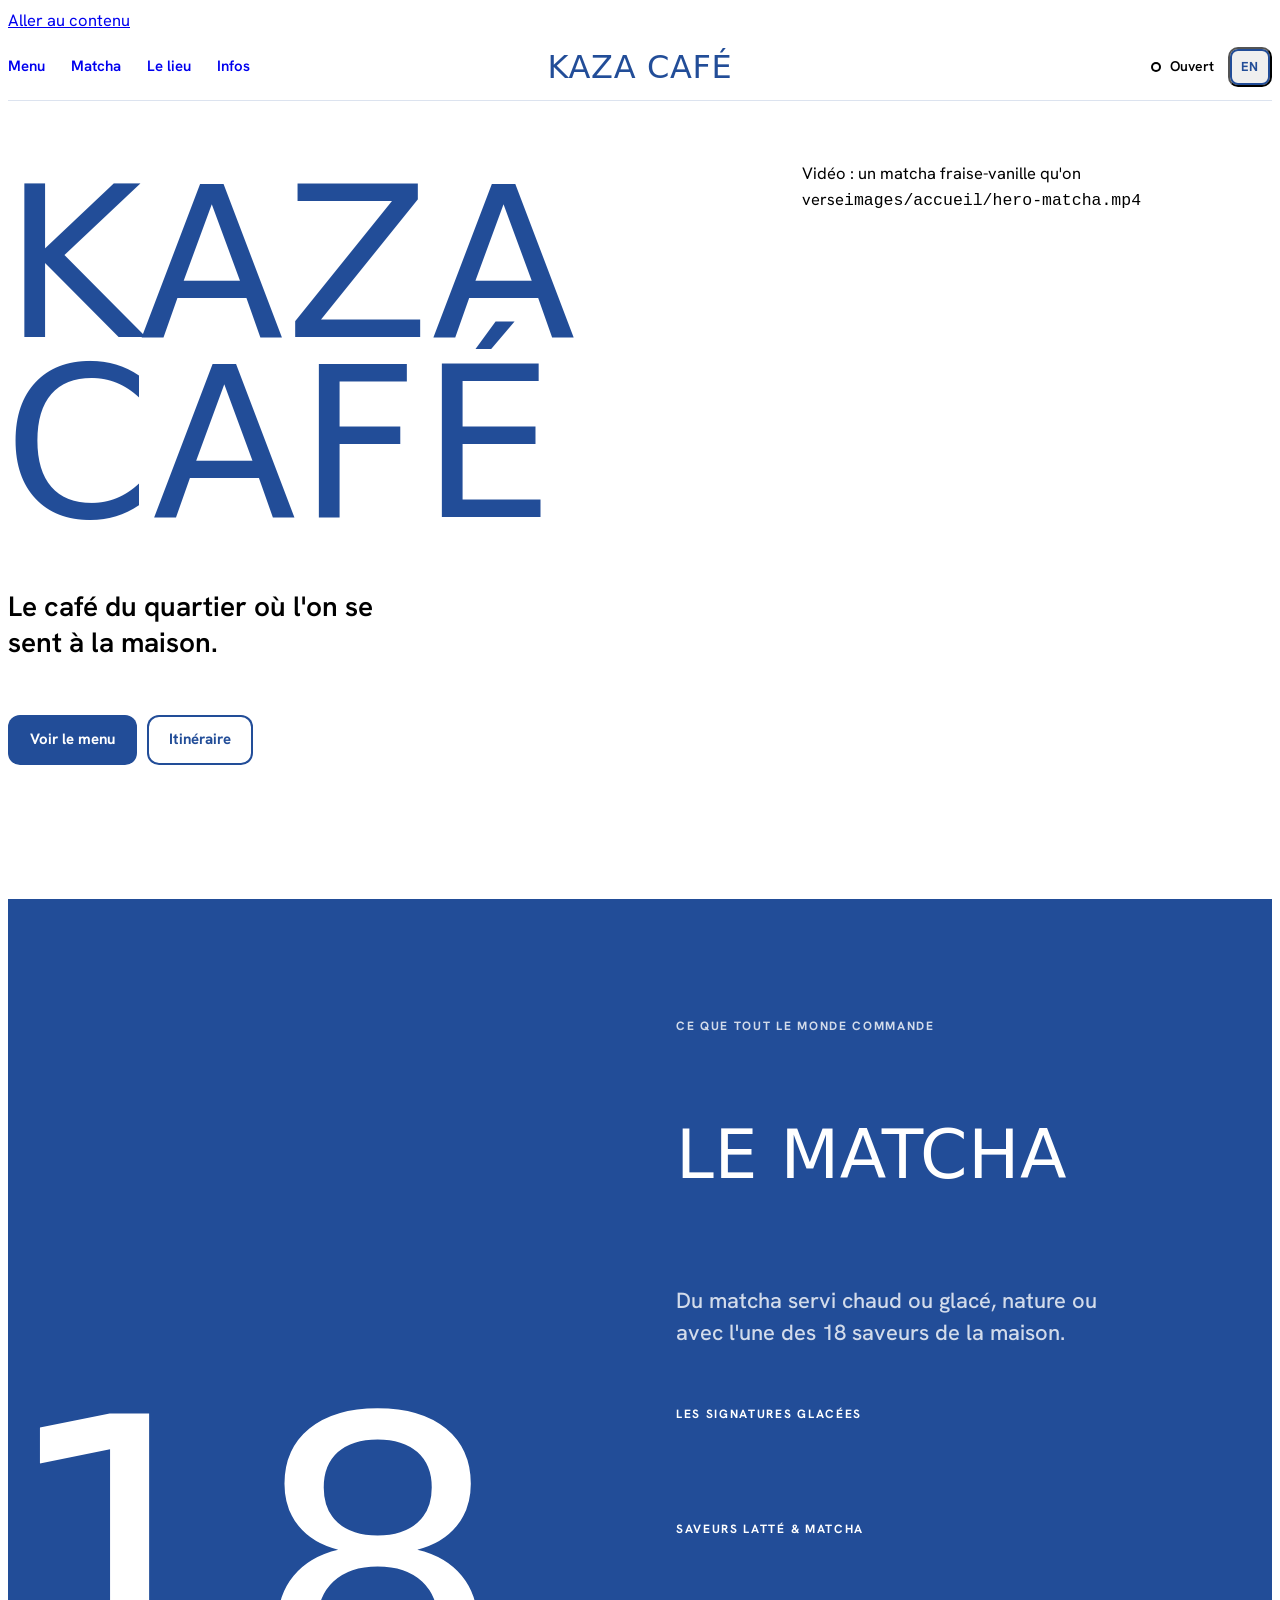
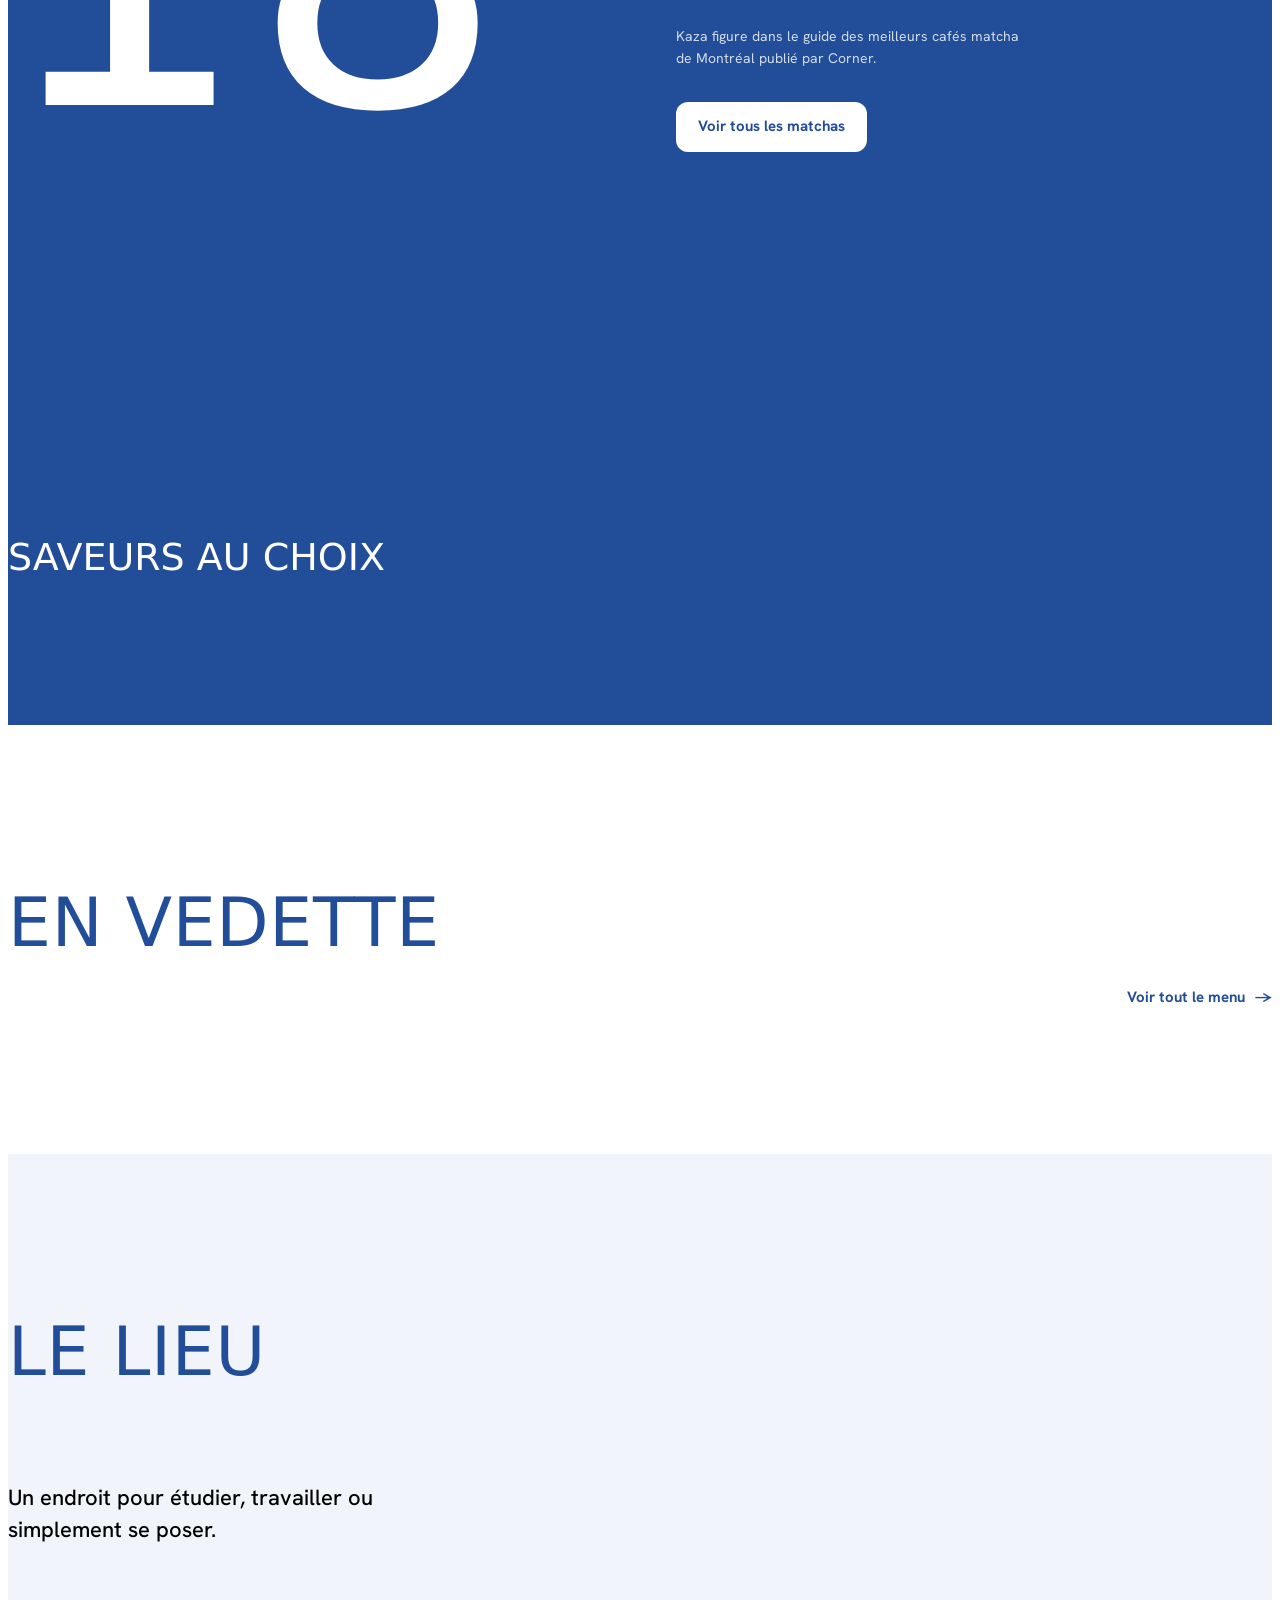
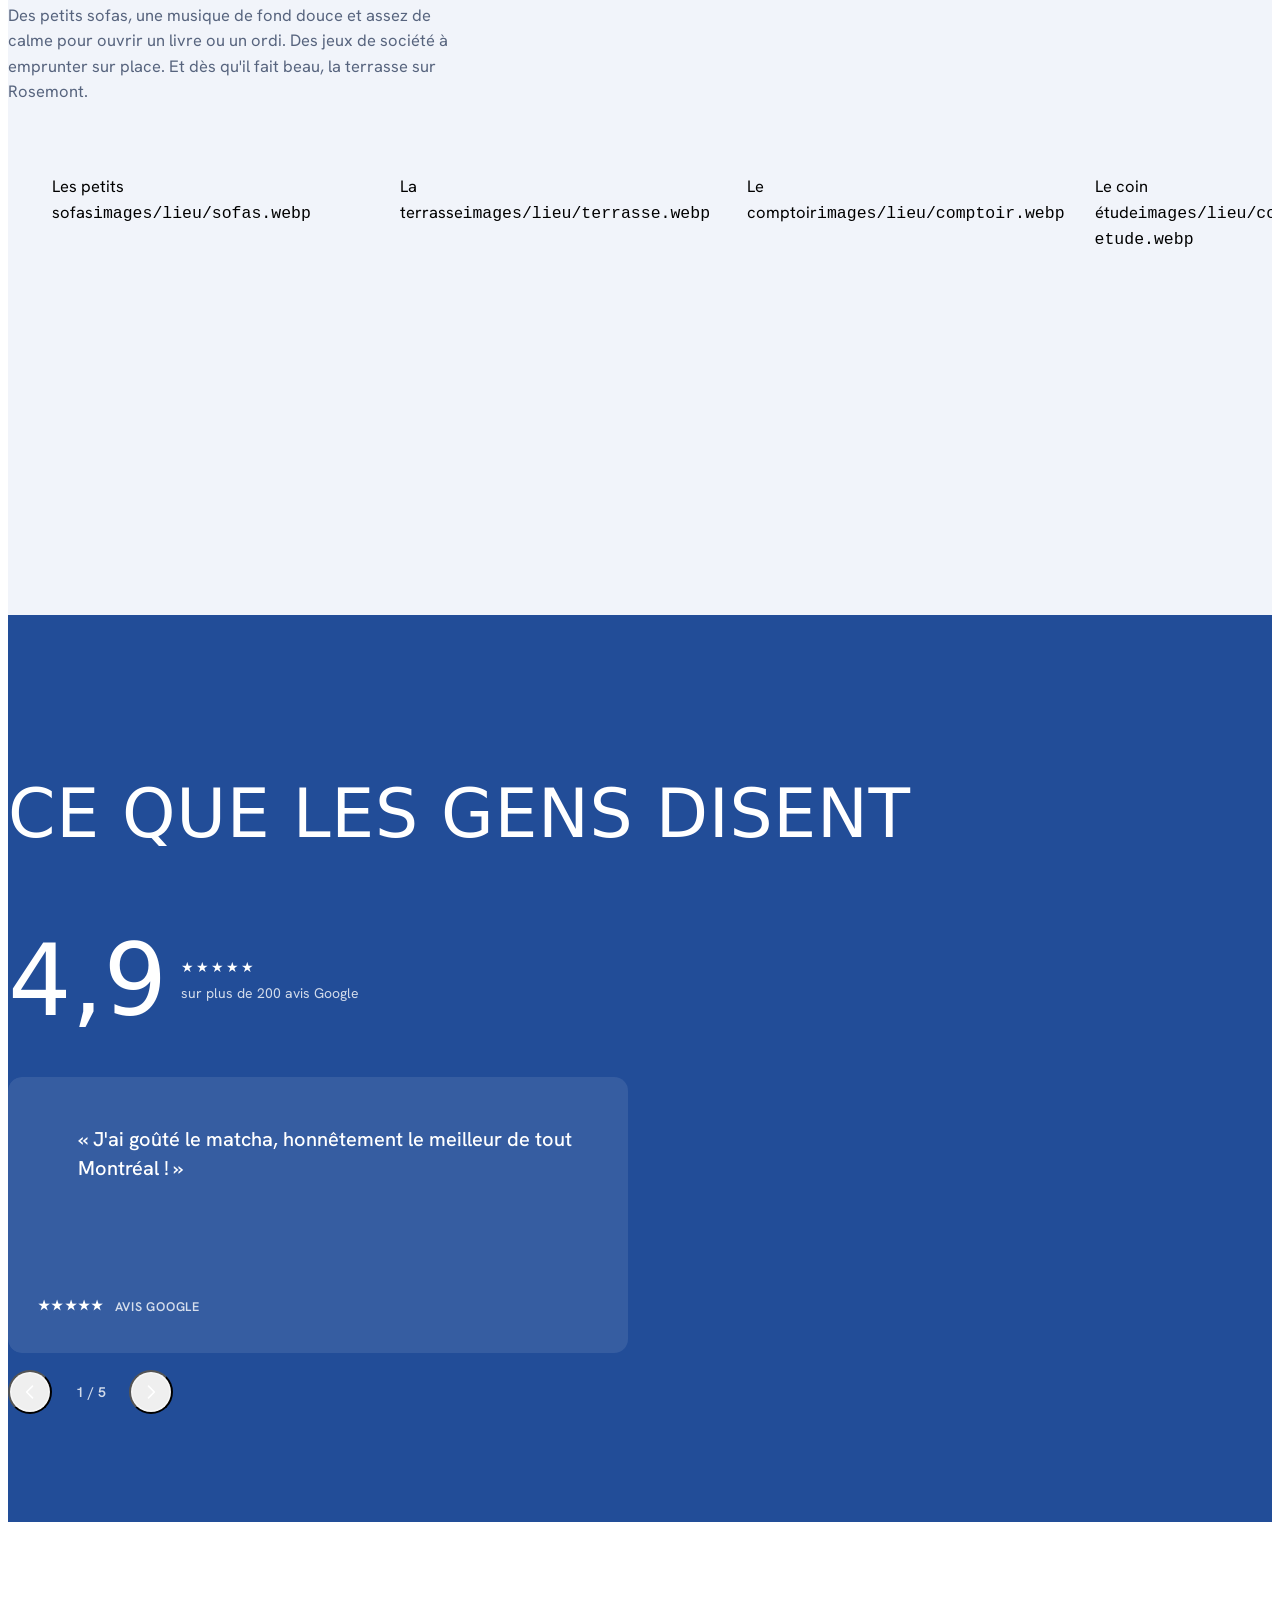
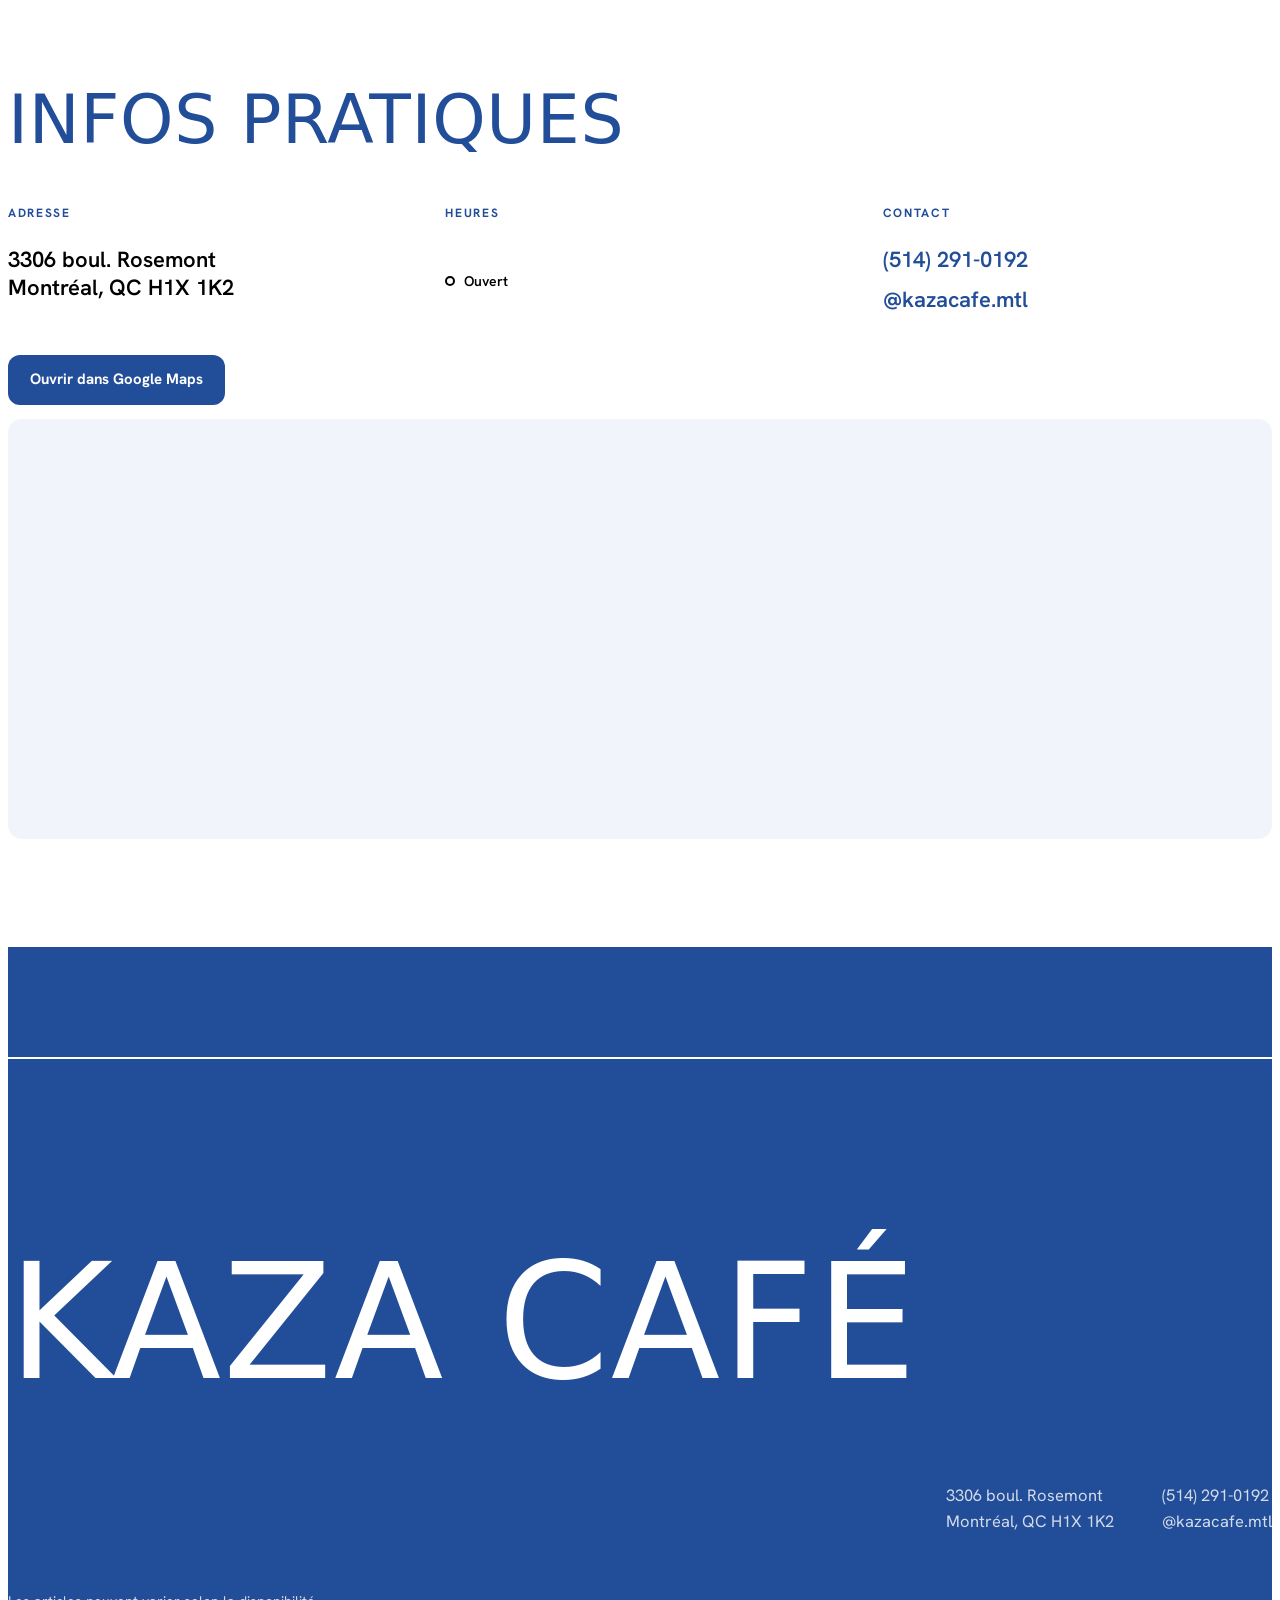
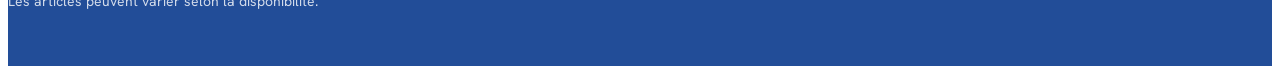
==== kaza/index.html @ a5e52544 "Add files via upload" ====
<!doctype html>
<html lang="fr-CA">
<head>
<meta charset="utf-8">
<meta name="viewport" content="width=device-width, initial-scale=1, viewport-fit=cover">
<title>KAZA CAFÉ | Café et matcha sur Rosemont, Montréal</title>
<meta name="claude:viewport-fit-sides" content="cover">
<meta name="robots" content="noindex">
<meta name="description" content="Café de quartier au 3306 boul. Rosemont, Montréal. Matcha chaud ou glacé en 18 saveurs, sandwichs ciabatta, bols, gâteaux et thé marocain à la menthe. Ouvert du lundi au samedi, 10 h à 18 h.">
<meta name="theme-color" content="#FFFFFF">
<link rel="canonical" href="https://demo.backrooms.tech/kaza/"><!-- [À CONFIRMER : domaine] -->
<link rel="alternate" hreflang="fr-CA" href="https://demo.backrooms.tech/kaza/">
<link rel="alternate" hreflang="en-CA" href="https://demo.backrooms.tech/kaza/?lang=en">
<meta property="og:type" content="website">
<meta property="og:site_name" content="KAZA CAFÉ">
<meta property="og:title" content="KAZA CAFÉ · Café et matcha sur Rosemont">
<meta property="og:description" content="Le café de quartier du boulevard Rosemont, où l'on se sent à la Kaza.">
<meta property="og:image" content="https://demo.backrooms.tech/kaza/images/og/kaza-og.png">
<meta property="og:locale" content="fr_CA"><meta property="og:locale:alternate" content="en_CA">
<meta name="twitter:card" content="summary_large_image">
<link rel="icon" href="images/favicon.png" type="image/png">
<link rel="apple-touch-icon" href="images/apple-touch-icon.png">
<link rel="preconnect" href="https://fonts.googleapis.com">
<link rel="preconnect" href="https://fonts.gstatic.com" crossorigin>
<link rel="stylesheet" href="https://fonts.googleapis.com/css2?family=Chewy&family=Hanken+Grotesk:wght@400;500;600;700&display=swap">
<link rel="stylesheet" href="shared/base.css">
<link rel="stylesheet" href="b.css">
<script type="application/ld+json">
{
  "@context": "https://schema.org",
  "@type": "CafeOrCoffeeShop",
  "name": "KAZA CAFÉ",
  "url": "https://demo.backrooms.tech/kaza/",
  "image": "https://demo.backrooms.tech/kaza/images/og/kaza-og.png",
  "telephone": "+1-514-291-0192",
  "address": { "@type": "PostalAddress", "streetAddress": "3306 boul. Rosemont", "addressLocality": "Montréal", "addressRegion": "QC", "postalCode": "H1X 1K2", "addressCountry": "CA" },
  "areaServed": "Rosemont–La Petite-Patrie",
  "servesCuisine": ["Café", "Matcha", "Sandwichs", "Pâtisseries"],
  "priceRange": "$",
  "hasMenu": "https://demo.backrooms.tech/kaza/menu.html",
  "sameAs": ["https://www.instagram.com/kazacafe.mtl/"],
  "openingHoursSpecification": [{ "@type": "OpeningHoursSpecification", "dayOfWeek": ["Monday","Tuesday","Wednesday","Thursday","Friday","Saturday"], "opens": "10:00", "closes": "18:00" }],
  "amenityFeature": [
    { "@type": "LocationFeatureSpecification", "name": "Entrée accessible en fauteuil roulant", "value": true },
    { "@type": "LocationFeatureSpecification", "name": "Terrasse", "value": true }
  ]
}
</script>
</head>
<body>
<a class="skip" href="#main" data-i18n="skip">Aller au contenu</a>

<header class="topbar">
  <div class="wrap topbar-in">
    <nav class="nav" aria-label="Principal">
      <a href="menu.html" data-i18n="nav.menu">Menu</a>
      <a href="#matcha" data-i18n="nav.matcha">Matcha</a>
      <a href="#lieu" data-i18n="nav.place">Le lieu</a>
      <a href="#infos" data-i18n="nav.info">Infos</a>
    </nav>
    <a class="wordmark" href="index.html" aria-label="KAZA CAFÉ, accueil">KAZA CAFÉ</a>
    <div class="topbar-end">
      <p class="status" data-status><span class="dot" aria-hidden="true"></span><span data-status-text>Ouvert</span></p>
      <a class="topbar-menu" href="menu.html" data-i18n="nav.menu">Menu</a>
      <button class="lang" type="button" data-lang-switch data-i18n="lang.switch" data-i18n-attr="aria-label:lang.label">EN</button>
    </div>
  </div>
</header>

<main id="main">

  <!-- 1. HERO -->
  <section class="hero" aria-labelledby="hero-title">
    <div class="wrap hero-grid">
      <div class="hero-text">
        <h1 id="hero-title" class="hero-title">Kaza<br>Café</h1>
        <p class="hero-line" data-i18n="hero.line">Le café du quartier où l'on se sent à la maison.</p>
        <div class="hero-cta">
          <a class="btn" href="menu.html"><span data-i18n="cta.menu">Voir le menu</span></a>
          <a class="btn btn--line" href="https://www.google.com/maps/search/?api=1&amp;query=KAZA+CAF%C3%89+3306+Boulevard+Rosemont+Montr%C3%A9al" target="_blank" rel="noopener" data-i18n="cta.directions">Itinéraire</a>
        </div>
      </div>
      <div class="hero-visual">
        <figure class="arch media" data-mascot="glass">
          <!-- REMPLACER : vidéo du matcha qu'on verse.
               <video src="images/accueil/hero-matcha.mp4" poster="images/accueil/hero-matcha.webp" autoplay muted loop playsinline></video> -->
          <div class="ph" aria-hidden="true"><span class="m-walk" data-mascot-el="glass"></span></div>
          <figcaption class="ph-label"><span data-i18n="hero.ph">Vidéo : un matcha fraise-vanille qu'on verse</span><code>images/accueil/hero-matcha.mp4</code></figcaption>
        </figure>
        <p class="status status--hero" data-status><span class="dot" aria-hidden="true"></span><span data-status-text>Ouvert</span></p>
      </div>
    </div>
  </section>

  <!-- 2. LE MATCHA (salle marine) -->
  <section class="band band--navy matcha" id="matcha" aria-labelledby="matcha-title">
    <div class="wrap matcha-grid">
      <div class="matcha-num">
        <p class="matcha-n" data-flavour-count>18</p>
        <p class="matcha-n-label" data-i18n="matcha.count">saveurs au choix</p>
      </div>
      <div class="matcha-body">
        <p class="kicker" data-i18n="matcha.eyebrow">Ce que tout le monde commande</p>
        <h2 id="matcha-title" class="h-display" data-i18n="matcha.title">Le matcha</h2>
        <p class="lede" data-i18n="matcha.body">Du matcha servi chaud ou glacé, nature ou avec l'une des 18 saveurs de la maison.</p>
        <h3 class="h-label" data-i18n="matcha.sig">Les signatures glacées</h3>
        <ul class="sig" data-signatures="menu.html"></ul>
        <h3 class="h-label" data-i18n="matcha.flavours">Saveurs latté &amp; matcha</h3>
        <ul class="chips" data-flavours></ul>
        <p class="press" data-i18n="matcha.press">Kaza figure dans le guide des meilleurs cafés matcha de Montréal publié par Corner.</p>
        <a class="btn btn--cream" href="menu.html#cat-matcha-glace"><span data-i18n="matcha.link">Voir tous les matchas</span></a>
      </div>
    </div>
  </section>

  <!-- 3. APERÇU DU MENU -->
  <section class="band preview" aria-labelledby="preview-title">
    <div class="wrap">
      <div class="section-head">
        <h2 id="preview-title" class="h-display" data-i18n="preview.title">En vedette</h2>
        <a class="arrowlink" href="menu.html"><span data-i18n="preview.link">Voir tout le menu</span><span aria-hidden="true">→</span></a>
      </div>
    </div>
    <div class="rail-wrap"><div class="rail feat-rail" data-featured="menu.html"></div></div>
  </section>

  <!-- 4. LE LIEU -->
  <section class="band band--deep place" id="lieu" aria-labelledby="place-title">
    <div class="wrap place-grid">
      <div class="place-text">
        <h2 id="place-title" class="h-display" data-i18n="place.title">Le lieu</h2>
        <p class="lede" data-i18n="place.lede">Un endroit pour étudier, travailler ou simplement se poser.</p>
        <p data-i18n="place.body">Des petits sofas, une musique de fond douce et assez de calme pour ouvrir un livre ou un ordi. Des jeux de société à emprunter sur place. Et dès qu'il fait beau, la terrasse sur Rosemont.</p>
      </div>
    </div>
    <div class="rail-wrap">
      <div class="gallery rail">
        <figure class="media" data-mascot="cup"><div class="ph" aria-hidden="true"><span data-mascot-el="cup"></span></div>
          <figcaption class="ph-label"><span data-i18n="place.c1">Les petits sofas</span><code>images/lieu/sofas.webp</code></figcaption></figure>
        <figure class="media" data-mascot="glass"><div class="ph" aria-hidden="true"><span data-mascot-el="glass"></span></div>
          <figcaption class="ph-label"><span data-i18n="place.c2">La terrasse</span><code>images/lieu/terrasse.webp</code></figcaption></figure>
        <figure class="media" data-mascot="cookie"><div class="ph" aria-hidden="true"><span data-mascot-el="cookie"></span></div>
          <figcaption class="ph-label"><span data-i18n="place.c3">Le comptoir</span><code>images/lieu/comptoir.webp</code></figcaption></figure>
        <figure class="media" data-mascot="sandwich"><div class="ph" aria-hidden="true"><span data-mascot-el="sandwich"></span></div>
          <figcaption class="ph-label"><span data-i18n="place.c4">Le coin étude</span><code>images/lieu/coin-etude.webp</code></figcaption></figure>
      </div>
    </div>
  </section>

  <!-- 5. AVIS (extraits réels d'avis Google) -->
  <section class="band band--navy reviews" aria-labelledby="reviews-title">
    <div class="wrap">
      <div class="reviews-head">
        <h2 id="reviews-title" class="h-display" data-i18n="reviews.title">Ce que les gens disent</h2>
        <p class="rating"><span class="rating-n" data-rating>4,9</span><span class="rating-side"><span class="stars" aria-hidden="true">★★★★★</span><span data-i18n="reviews.count">sur plus de 200 avis Google</span></span></p>
      </div>
      <div class="quotes-wrap">
        <ul class="quotes" data-reviews>
          <li><blockquote lang="fr">J'ai goûté le matcha, honnêtement le meilleur de tout Montréal !</blockquote><p class="q-src"><span class="q-stars" aria-hidden="true">★★★★★</span><span data-i18n="reviews.src">Avis Google</span></p></li>
          <li><blockquote lang="fr">Si j'ouvre un café un jour, je veux qu'il ressemble à celui-ci ! Dès que tu rentres, tu te sens bien, comme à la maison.</blockquote><p class="q-src"><span class="q-stars" aria-hidden="true">★★★★★</span><span data-i18n="reviews.src">Avis Google</span> · 09.2025</p></li>
          <li><blockquote lang="en">The owners are some of the nicest people I've met. The atmosphere's super chill especially if you're planning on studying.</blockquote><p class="q-src"><span class="q-stars" aria-hidden="true">★★★★★</span><span data-i18n="reviews.src">Avis Google</span> · 03.2026</p></li>
          <li><blockquote lang="fr">Le matcha à la fraise était aussi très bon ainsi que le thé à la menthe juste assez sucré.</blockquote><p class="q-src"><span class="q-stars" aria-hidden="true">★★★★★</span><span data-i18n="reviews.src">Avis Google</span> · 04.2026</p></li>
          <li class="q-more">
            <span class="q-more-mascot m-walk" data-mascot-el="cookie"></span>
            <p data-i18n="reviews.more">Plus de 200 autres avis vous attendent.</p>
            <a class="btn btn--cream" href="https://www.google.com/maps/search/?api=1&amp;query=KAZA+CAF%C3%89+Rosemont+Montr%C3%A9al" target="_blank" rel="noopener"><span data-i18n="reviews.link">Lire tous les avis sur Google</span></a>
          </li>
        </ul>
        <div class="quotes-nav">
          <button type="button" class="arrow arrow--light" data-rev="-1" data-i18n-attr="aria-label:menu.prev" aria-label="Précédent"><svg viewBox="0 0 24 24" fill="none" stroke="currentColor" stroke-width="2" stroke-linecap="round" stroke-linejoin="round" aria-hidden="true"><path d="M15 5l-7 7 7 7"/></svg></button>
          <span class="quotes-count" data-rev-count aria-live="polite">1 / 5</span>
          <button type="button" class="arrow arrow--light" data-rev="1" data-i18n-attr="aria-label:menu.next" aria-label="Suivant"><svg viewBox="0 0 24 24" fill="none" stroke="currentColor" stroke-width="2" stroke-linecap="round" stroke-linejoin="round" aria-hidden="true"><path d="M9 5l7 7-7 7"/></svg></button>
        </div>
      </div>
    </div>
  </section>

  <!-- 6. INFOS PRATIQUES -->
  <section class="band info" id="infos" aria-labelledby="info-title">
    <div class="wrap">
      <h2 id="info-title" class="h-display" data-i18n="info.title">Infos pratiques</h2>
      <div class="info-grid">
        <div class="info-col">
          <h3 class="h-label" data-i18n="info.where">Adresse</h3>
          <address>3306 boul. Rosemont<br>Montréal, QC H1X 1K2</address>
        </div>
        <div class="info-col">
          <h3 class="h-label" data-i18n="info.hours">Heures</h3>
          <table class="hours"><tbody data-hours></tbody></table>
          <p class="status" data-status><span class="dot" aria-hidden="true"></span><span data-status-text>Ouvert</span></p>
        </div>
        <div class="info-col">
          <h3 class="h-label" data-i18n="info.contact">Contact</h3>
          <a class="big-link" href="tel:+15142910192">(514) 291-0192</a>
          <a class="big-link" href="https://www.instagram.com/kazacafe.mtl/" target="_blank" rel="noopener">@kazacafe.mtl</a>
        </div>
      </div>
      <div class="map-bar">
        <a class="btn" href="https://www.google.com/maps/search/?api=1&amp;query=KAZA+CAF%C3%89+3306+Boulevard+Rosemont+Montr%C3%A9al" target="_blank" rel="noopener"><span data-i18n="map.open">Ouvrir dans Google Maps</span></a>
      </div>
      <div class="map">
        <iframe src="https://www.google.com/maps?q=3306+Boulevard+Rosemont+Montr%C3%A9al+QC+H1X+1K2&amp;output=embed" title="Carte : KAZA CAFÉ, 3306 boul. Rosemont" data-i18n-attr="title:map.title" loading="lazy" referrerpolicy="no-referrer-when-downgrade"></iframe>
      </div>
    </div>
  </section>
</main>

<!-- 7. FOOTER (le verre glacé marche le long du filet) -->
<footer class="band band--navy footer">
  <div class="wrap">
    <div class="walkline" aria-hidden="true"><span class="walker m-walk" data-mascot-el="glass"></span></div>
    <div class="footer-in">
      <p class="footer-word">KAZA CAFÉ</p>
      <div class="footer-cols">
        <p>3306 boul. Rosemont<br>Montréal, QC H1X 1K2</p>
        <p>(514) 291-0192<br>@kazacafe.mtl</p>
      </div>
      <p class="footer-avail" data-i18n="footer.avail">Les articles peuvent varier selon la disponibilité.</p>
    </div>
  </div>
</footer>

<script src="shared/menu-data.js"></script>
<script src="shared/mascots.js"></script>
<script src="shared/site.js"></script>
<script>KazaSite.init();</script>
</body>
</html>
---- kaza/b.css ----
/* ==========================================================================
   KAZA CAFÉ — « LE SALON » v2
   Mise en page : pièces blanches et pièces bleues en alternance; titres dans
   un lettrage rond dessiné à la main, comme le logo; menu en deux colonnes
   (catégories à gauche, carte à droite) façon commande en ligne.
   Couleurs du logo : bleu #224D98 + blanc. Une seule apparence (pas de sombre).
   ========================================================================== */
:root {
  color-scheme: light;
  /* Couleur */
  --blue: #224D98;          /* bleu du logo, seule couleur d'accent */
  --blue-deep: #1A3C79;     /* survol, fonds bleus plus profonds */
  --ink: #1C2B4B;           /* texte courant (bleu très foncé, plus lisible) */
  --ink-soft: #57647E;      /* texte secondaire */
  --white: #FFFFFF;
  --tint: #F1F4FA;          /* blanc bleuté pour les surfaces */
  --tint-2: #E4EAF5;        /* placeholders */
  --line: #DCE3EF;          /* filets et contours */
  --on-blue: rgba(255, 255, 255, .8);

  --bg: var(--white); --fg: var(--ink);
  --ph-bg: var(--tint-2); --ph-fg: var(--blue);
  --scrim: rgba(16, 32, 64, .5);
  --sheet-bg: var(--blue); --sheet-fg: var(--white);
  --grip: rgba(255, 255, 255, .45);
  --focus: var(--blue);

  /* Typo : lettrage du logo pour les titres, grotesque nette pour le reste */
  --f-display: "Chewy", "Cooper Black", "Arial Rounded MT Bold", system-ui, sans-serif;
  --f-sans: "Hanken Grotesk", "Helvetica Neue", Arial, sans-serif;
  --f-mono: "Hanken Grotesk", "Helvetica Neue", Arial, sans-serif;

  --r: 14px;
  --max: 1320px; --gutter: 20px;
  --sticky-h: 58px;
}
@media (min-width: 900px) { :root { --gutter: 44px; } }

body { font: 400 16.5px/1.55 var(--f-sans); }
::selection { background: var(--blue); color: var(--white); }

.band { padding-block: 72px; }
.band--blue, .band--navy { background: var(--blue); color: var(--white); --focus: var(--white); --ph-bg: var(--blue-deep); --ph-fg: var(--white); }
.band--deep, .band--tint { background: var(--tint); }
@media (min-width: 900px) { .band { padding-block: 108px; } }

.h-display { font: 400 clamp(40px, 6vw, 68px)/1 var(--f-display); letter-spacing: .01em; text-transform: uppercase; color: var(--blue); }
.band--blue .h-display, .band--navy .h-display { color: var(--white); }
.h-label { font: 700 12px/1.3 var(--f-sans); text-transform: uppercase; letter-spacing: .14em; }
.kicker { font: 700 12px/1.3 var(--f-sans); text-transform: uppercase; letter-spacing: .14em; color: var(--ink-soft); }
.band--navy .kicker { color: var(--on-blue); }
.lede { font: 500 clamp(19px, 2vw, 22px)/1.45 var(--f-sans); max-width: 36ch; }

/* Boutons */
.btn {
  display: inline-flex; align-items: center; justify-content: center; min-height: 50px; padding: 0 22px;
  border-radius: 12px; background: var(--blue); color: var(--white); text-decoration: none;
  font: 700 15px/1 var(--f-sans); transition: background .2s ease, transform .15s ease;
}
.btn:hover { background: var(--blue-deep); }
.btn:active { transform: translateY(1px); }
.btn--line { background: transparent; color: var(--blue); box-shadow: inset 0 0 0 2px var(--blue); }
.btn--line:hover { background: var(--blue); color: var(--white); }
.btn--cream { background: var(--white); color: var(--blue); }
.btn--cream:hover { background: var(--tint); }
.arrowlink { display: inline-flex; gap: 10px; align-items: center; font: 700 15px/1.2 var(--f-sans); color: var(--blue); text-decoration: none; padding-block: 8px; }
.arrowlink span:last-child { transition: transform .2s ease; }
.arrowlink:hover span:last-child { transform: translateX(4px); }

/* ---------- Barre du haut ---------- */
.topbar { position: relative; z-index: 20; border-bottom: 1px solid var(--line); }
.topbar-in { display: grid; grid-template-columns: 1fr auto; align-items: center; min-height: 66px; gap: 16px; }
.nav { display: none; gap: 26px; }
.nav a { font: 600 15px/1 var(--f-sans); text-decoration: none; padding: 8px 0; }
.nav a:hover, .nav a[aria-current="page"] { color: var(--blue); text-decoration: underline; text-underline-offset: 7px; text-decoration-thickness: 2px; }
.wordmark { font: 400 28px/1 var(--f-display); color: var(--blue); text-decoration: none; letter-spacing: .02em; margin: 0; }
.topbar-end { display: flex; align-items: center; gap: 14px; justify-self: end; }
.topbar .status { display: none; }
.topbar-menu { font: 700 15px/1 var(--f-sans); color: var(--blue); text-decoration: none; padding: 14px 4px; }
.lang { min-width: 44px; min-height: 40px; border-radius: 10px; color: var(--blue); box-shadow: inset 0 0 0 2px var(--blue); font: 700 13px/1 var(--f-sans); letter-spacing: .06em; }
.lang:hover { background: var(--blue); color: var(--white); }
@media (min-width: 900px) {
  .topbar-in { grid-template-columns: 1fr auto 1fr; }
  .nav { display: flex; }
  .wordmark { justify-self: center; font-size: 32px; }
  .topbar .status { display: inline-flex; }
  .topbar-menu { display: none; }
}

.status { display: inline-flex; align-items: center; gap: 9px; font: 600 14px/1.3 var(--f-sans); }
.status .dot { width: 10px; height: 10px; border-radius: 50%; box-shadow: inset 0 0 0 2px currentColor; flex: none; }
.status.is-open .dot { background: #2E9B5E; box-shadow: 0 0 0 3px rgba(46, 155, 94, .18); }

/* ---------- Hero ---------- */
.hero { padding-block: 28px 72px; }
.hero-grid { display: grid; gap: 34px; }
.hero-text { display: flex; flex-direction: column; align-items: flex-start; gap: 18px; min-width: 0; }
.hero-title { font: 400 clamp(88px, 25vw, 210px)/.86 var(--f-display); text-transform: uppercase; color: var(--blue); letter-spacing: .01em; margin: 4px 0 6px -.02em; }
.hero-line { font: 600 clamp(22px, 2.8vw, 28px)/1.3 var(--f-sans); max-width: 24ch; }
.hero-sub { max-width: 44ch; color: var(--ink-soft); }
.hero-cta { display: flex; flex-wrap: wrap; gap: 10px; margin-top: 8px; }
.hero-visual { display: flex; flex-direction: column; gap: 16px; align-items: center; }
.arch { width: min(100%, 460px); aspect-ratio: 3 / 4; border-radius: 999px 999px 0 0; }
.arch .ph [data-mascot-el] { display: block; width: clamp(80px, 22vw, 130px); }
.arch .ph-label { left: 24px; right: 24px; bottom: 18px; }
.arch video { position: absolute; inset: 0; width: 100%; height: 100%; object-fit: cover; }
@media (min-width: 900px) {
  .hero { padding-block: 44px 108px; }
  .hero-grid { grid-template-columns: minmax(0, 1.2fr) minmax(0, .8fr); align-items: center; gap: 64px; }
  .status--hero { display: none; }
}

/* ---------- Matcha (pièce bleue) ---------- */
.matcha-grid { display: grid; gap: 28px; }
.matcha-num { display: flex; flex-direction: column; }
.matcha-n { font: 400 clamp(190px, 52vw, 400px)/.8 var(--f-display); margin-left: -.03em; }
.matcha-n-label { font: 400 clamp(28px, 3.2vw, 38px)/1.1 var(--f-display); text-transform: uppercase; margin-top: 10px; }
.matcha-body { display: flex; flex-direction: column; align-items: flex-start; gap: 18px; min-width: 0; }
.matcha-body .h-label { margin-top: 18px; }
.matcha .lede { color: var(--on-blue); }
.sig { width: 100%; }
.sig li a { display: flex; align-items: baseline; gap: 10px; padding: 12px 0; border-bottom: 1px solid rgba(255, 255, 255, .22); text-decoration: none; font-size: 17px; font-weight: 500; }
.sig li a:hover span:first-child { text-decoration: underline; text-underline-offset: 4px; }
.sig .leader { opacity: .3; }
.sig-price { font-size: 14px; color: var(--on-blue); }
.chips { display: flex; flex-wrap: wrap; gap: 6px; }
.chips li { font-size: 14px; padding: 6px 11px; border-radius: 999px; background: rgba(255, 255, 255, .12); }
.press { font-size: 14px; color: var(--on-blue); max-width: 44ch; margin-top: 8px; }
@media (min-width: 900px) {
  .matcha-grid { grid-template-columns: minmax(0, 1fr) minmax(0, 1fr); gap: 72px; align-items: start; }
  .matcha-num { position: sticky; top: 40px; }
}

/* ---------- Cartes « vedette » : photo pleine, nom et prix posés dessus ---------- */
.feat { position: relative; display: block; border-radius: var(--r); overflow: hidden; color: var(--white); text-decoration: none; --ph-bg: var(--blue); --ph-fg: var(--white); isolation: isolate; }
.feat .card-media { aspect-ratio: 1 / 1; border-radius: var(--r); --ph-size: 34%; }
.feat .card-media .ph { align-items: start; padding-top: 18%; }
.feat::after { content: ""; position: absolute; inset: 40% 0 0; background: linear-gradient(to top, rgba(12, 26, 54, .78), rgba(12, 26, 54, 0)); pointer-events: none; border-radius: 0 0 var(--r) var(--r); z-index: 1; }
.feat-text { position: absolute; left: 16px; right: 64px; bottom: 14px; z-index: 2; display: flex; flex-direction: column; gap: 4px; }
.feat .card-name { font: 400 clamp(21px, 2vw, 25px)/1.05 var(--f-display); letter-spacing: .01em; }
.feat .card-price { font: 600 15px/1 var(--f-sans); opacity: .92; }
.feat-plus { position: absolute; right: 14px; bottom: 14px; z-index: 2; width: 40px; height: 40px; border-radius: 50%; display: grid; place-items: center; background: rgba(255, 255, 255, .2); backdrop-filter: blur(4px); transition: background .2s ease, transform .2s ease; }
.feat-plus svg { width: 18px; }
.feat:hover .feat-plus { background: var(--white); color: var(--blue); transform: rotate(90deg); }
.feat:hover .media.has-img img { transform: scale(1.04); }
.feat .media img { transition: opacity .35s ease, transform .6s cubic-bezier(.2,.75,.15,1); }

/* ---------- Accueil : rail « En vedette » et galerie ---------- */
.section-head { display: flex; justify-content: space-between; align-items: flex-end; flex-wrap: wrap; gap: 12px 24px; margin-bottom: 32px; }
.rail-wrap { width: 100%; }
.rail { --edge: max(var(--gutter), calc((100% - var(--max)) / 2 + var(--gutter))); }
.rail { display: grid; grid-auto-flow: column; grid-auto-columns: 72%; gap: 14px; overflow-x: auto; scroll-snap-type: x mandatory; scrollbar-width: none;
  padding-left: max(var(--edge), env(safe-area-inset-left, 0px)); padding-right: max(var(--edge), env(safe-area-inset-right, 0px));
  scroll-padding-inline: max(var(--edge), env(safe-area-inset-left, 0px)); }
.rail::-webkit-scrollbar { display: none; }
.rail > * { scroll-snap-align: start; }
@media (min-width: 900px) {
  .feat-rail { grid-auto-flow: row; grid-template-columns: repeat(3, minmax(0, 1fr)); overflow: visible; gap: 22px; }
}
.place-grid { margin-bottom: 36px; }
.place-text { display: flex; flex-direction: column; gap: 18px; max-width: 52ch; }
.place-text p:last-child { color: var(--ink-soft); }
.gallery { grid-auto-columns: 78%; }
.gallery .media { aspect-ratio: 4 / 5; border-radius: var(--r); --ph-bg: var(--tint-2); }
.gallery .media .ph [data-mascot-el] { display: block; width: 70px; }
@media (min-width: 900px) { .gallery { grid-auto-columns: calc((100% - 3 * 14px) / 3.4); } }

/* ---------- Avis ---------- */
.reviews-head { display: flex; flex-wrap: wrap; justify-content: space-between; align-items: flex-end; gap: 20px 40px; margin-bottom: 40px; }
.rating { display: flex; align-items: center; gap: 14px; }
.rating-n { font: 400 clamp(64px, 9vw, 100px)/.8 var(--f-display); }
.rating-side { display: flex; flex-direction: column; gap: 4px; font-size: 14px; color: var(--on-blue); }
.stars { letter-spacing: .14em; color: var(--white); }
/* Avis : un à la fois, on glisse ou on utilise les flèches */
.quotes-wrap { max-width: 620px; }
.quotes { display: flex; overflow-x: auto; scroll-snap-type: x mandatory; scrollbar-width: none; overscroll-behavior-x: contain; border-radius: var(--r); }
.quotes::-webkit-scrollbar { display: none; }
.quotes > li { flex: 0 0 100%; scroll-snap-align: start; scroll-snap-stop: always; display: flex; flex-direction: column; justify-content: space-between; gap: 18px; min-height: 200px; padding: 24px 24px 22px; border-radius: var(--r); background: rgba(255, 255, 255, .09); }
.quotes blockquote { font: 500 18px/1.45 var(--f-sans); }
.quotes blockquote::before { content: "« "; }
.quotes blockquote::after { content: " »"; }
.quotes blockquote:lang(en)::before { content: "“"; }
.quotes blockquote:lang(en)::after { content: "”"; }
.q-src { display: flex; align-items: center; gap: 10px; font-size: 12.5px; font-weight: 600; letter-spacing: .06em; text-transform: uppercase; color: var(--on-blue); }
.q-stars { letter-spacing: .1em; color: var(--white); font-size: 13px; }
.q-more { align-items: flex-start; justify-content: center !important; background: rgba(255, 255, 255, .14) !important; }
.q-more-mascot { width: 54px; color: var(--white); }
.q-more p { font: 400 26px/1.1 var(--f-display); text-transform: uppercase; max-width: 18ch; }
.quotes-nav { display: flex; align-items: center; gap: 14px; margin-top: 16px; }
.quotes-count { font: 600 14px/1 var(--f-sans); font-variant-numeric: tabular-nums; color: var(--on-blue); min-width: 3.5em; text-align: center; }
.quotes-nav .arrow { color: var(--white); box-shadow: inset 0 0 0 1.5px rgba(255, 255, 255, .45); }
.quotes-nav .arrow:hover:not(:disabled) { box-shadow: inset 0 0 0 1.5px var(--white); }
@media (min-width: 900px) { .quotes blockquote { font-size: 20px; } .quotes > li { min-height: 220px; padding: 28px 30px 24px; } }

/* ---------- Infos ---------- */
.info .h-display { margin-bottom: 40px; }
.info-grid { display: grid; gap: 36px; margin-bottom: 40px; }
.info-col { display: flex; flex-direction: column; align-items: flex-start; gap: 12px; min-width: 0; }
.info .h-label { color: var(--blue); }
address { font-style: normal; font: 600 22px/1.3 var(--f-sans); }
.facts { display: flex; flex-direction: column; gap: 6px; color: var(--ink-soft); }
.facts li::before { content: "— "; }
.hours { border-collapse: collapse; width: 100%; max-width: 340px; font-variant-numeric: tabular-nums; }
.hours th, .hours td { padding: 8px 0; text-align: left; font-weight: 400; border-bottom: 1px solid var(--line); }
.hours td { text-align: right; }
.hours .is-today th, .hours .is-today td { font-weight: 700; color: var(--blue); }
.big-link { font: 600 22px/1.3 var(--f-sans); color: var(--blue); text-decoration: none; }
.big-link:hover { text-decoration: underline; text-underline-offset: 5px; text-decoration-thickness: 2px; }
@media (min-width: 900px) { .info-grid { grid-template-columns: repeat(3, minmax(0, 1fr)); gap: 48px; } }
.map-bar { display: flex; margin-bottom: 14px; }
.map { position: relative; height: 340px; background: var(--tint); border-radius: var(--r); overflow: hidden; }
@media (min-width: 900px) { .map { height: 420px; } }
.map-ph { display: flex; flex-direction: column; align-items: center; justify-content: center; text-align: center; gap: 16px; padding: 36px 20px; color: var(--blue); }
.map-mascot { width: 68px; }
.map-addr { font-weight: 600; color: var(--ink); }
.map-actions { display: flex; flex-wrap: wrap; justify-content: center; align-items: center; gap: 10px 22px; }
.map iframe { position: absolute; inset: 0; width: 100%; height: 100%; border: 0; }
.map.is-loaded .map-ph { visibility: hidden; }

/* ---------- Footer : le verre marche le long du filet ---------- */
.footer { padding-block: 56px calc(40px + env(safe-area-inset-bottom, 0px)); }
.walkline { position: relative; height: 54px; border-bottom: 2px solid var(--white); margin-bottom: 36px; overflow: hidden; }
.walker { position: absolute; bottom: 0; left: 0; width: 44px; color: var(--white); }
@media (prefers-reduced-motion: no-preference) { .walker { animation: b-walk 26s linear infinite; } }
@keyframes b-walk { from { left: -50px; } to { left: 100%; } }
.footer-in { display: grid; gap: 26px; }
.footer-word { font: 400 clamp(64px, 14vw, 160px)/.85 var(--f-display); letter-spacing: .01em; }
.footer-cols { display: flex; flex-wrap: wrap; gap: 14px 48px; color: var(--on-blue); }
.footer-avail { font-size: 14px; color: var(--on-blue); }
@media (min-width: 900px) { .footer-in { grid-template-columns: 1fr auto; align-items: end; } .footer-avail { grid-column: 1 / -1; } }

/* ==========================================================================
   PAGE MENU — catégories à gauche, vedette en carrousel, items en lignes
   ========================================================================== */
.menu-hero { padding-block: 24px 8px; }
.menu-head { display: flex; justify-content: space-between; align-items: flex-end; gap: 16px; }
.menu-title { font: 400 clamp(56px, 13vw, 104px)/.9 var(--f-display); text-transform: uppercase; color: var(--blue); }
.menu-mascot { width: clamp(56px, 11vw, 84px); flex: none; margin-bottom: 4px; color: var(--blue); }

.menu-layout { padding-block: 16px 96px; }
.menu-main { min-width: 0; }

/* Recherche + filtres */
.side-tools { display: flex; flex-direction: column; gap: 12px; margin-bottom: 8px; }
.search { position: relative; }
.search input { width: 100%; min-height: 50px; padding: 12px 16px 12px 46px; border: 0; border-radius: 12px; background: var(--white); box-shadow: inset 0 0 0 1.5px var(--line); color: var(--ink); font: 400 16px/1.2 var(--f-sans); outline: none; -webkit-appearance: none; appearance: none; }
.search input::placeholder { color: var(--ink-soft); }
.search input:focus-visible { box-shadow: inset 0 0 0 2px var(--blue); }
.search svg { position: absolute; left: 16px; top: 50%; width: 19px; height: 19px; transform: translateY(-50%); color: var(--ink-soft); pointer-events: none; }
.filters { display: flex; flex-wrap: wrap; gap: 6px; }
.filter { min-height: 36px; padding: 0 12px; border-radius: 999px; font: 600 13.5px/1 var(--f-sans); color: var(--blue); box-shadow: inset 0 0 0 1.5px var(--line); }
.filter[aria-pressed="true"] { background: var(--blue); color: var(--white); box-shadow: none; }
.filter:hover:not([aria-pressed="true"]) { box-shadow: inset 0 0 0 1.5px var(--blue); }
.results-line { display: flex; align-items: center; gap: 8px; min-height: 0; }
.results-line:has(.results:empty):has(.clear[hidden]) { display: none; }
.results { font-size: 14px; color: var(--ink-soft); }
.clear { font: 600 14px/1 var(--f-sans); color: var(--blue); text-decoration: underline; text-underline-offset: 3px; min-height: 36px; padding-inline: 2px; }

/* Catégories : barre collante horizontale sur mobile */
.sticky { position: sticky; top: env(safe-area-inset-top, 0px); z-index: 30; background: var(--white); margin-inline: calc(-1 * max(var(--gutter), env(safe-area-inset-left, 0px))); transition: box-shadow .2s ease; }
body::before { content: ""; position: fixed; inset: 0 0 auto; height: env(safe-area-inset-top, 0px); z-index: 31; background: var(--white); }
.sticky.is-stuck { box-shadow: 0 1px 0 var(--line), 0 6px 16px -10px rgba(16, 32, 64, .25); }
.catbar { gap: 6px; height: var(--sticky-h); align-items: center; padding-left: max(var(--gutter), env(safe-area-inset-left, 0px)); padding-right: max(var(--gutter), env(safe-area-inset-right, 0px)); scroll-padding-inline: 40px; }
.cat-chip { height: 40px; padding: 0 14px; border-radius: 10px; font: 600 14.5px/1 var(--f-sans); color: var(--ink); transition: background .15s ease, color .15s ease; }
.cat-chip:hover { background: var(--tint); }
.cat-chip.is-active { background: var(--blue); color: var(--white); }
.cat-chip-icon { display: none; }

@media (max-width: 899px) {
  .menu-side { display: contents; }
}
@media (min-width: 900px) {
  :root { --sticky-h: 0px; }
  .menu-layout { display: grid; grid-template-columns: 272px minmax(0, 1fr); gap: 44px; align-items: start; padding-top: 20px; }
  .menu-side { position: sticky; top: calc(20px + env(safe-area-inset-top, 0px)); max-height: calc(100vh - 40px); display: flex; flex-direction: column; gap: 14px; }
  .side-tools { margin-bottom: 0; }
  .sticky { position: static; margin-inline: 0; flex: 1; min-height: 0; display: flex; box-shadow: none !important; background: transparent; }
  .catbar { flex-direction: column; align-items: stretch; height: auto; flex: 1; overflow-x: hidden; overflow-y: auto; padding: 0 4px 12px 0; gap: 2px; scrollbar-width: thin; }
  .cat-chip { height: auto; min-height: 44px; padding: 12px 16px; white-space: normal; font-size: 15.5px; font-weight: 500; }
  .cat-chip.is-active { font-weight: 600; }
}

/* Sections */
.cat-section { padding-top: 40px; }
.cat-section:first-child { padding-top: 16px; }
.cat-head { display: flex; align-items: center; flex-wrap: wrap; gap: 6px 14px; margin-bottom: 18px; }
.cat-head h2 { font: 400 clamp(32px, 3.6vw, 42px)/1 var(--f-display); color: var(--blue); text-transform: uppercase; letter-spacing: .01em; }
.cat-note { flex-basis: 100%; color: var(--ink-soft); font-size: 15px; }
.cat-section--featured .cat-head { justify-content: space-between; }
.carousel-nav { display: flex; gap: 8px; }
.arrow { width: 44px; height: 44px; border-radius: 50%; display: grid; place-items: center; color: var(--blue); box-shadow: inset 0 0 0 1.5px var(--line); transition: box-shadow .15s ease, background .15s ease; }
.arrow svg { width: 20px; }
.arrow:hover:not(:disabled) { box-shadow: inset 0 0 0 1.5px var(--blue); }
.arrow:disabled { opacity: .35; cursor: default; }
@media (max-width: 719px) { .carousel-nav { display: none; } }

.carousel { display: grid; grid-auto-flow: column; grid-auto-columns: 74%; gap: 14px; overflow-x: auto; scroll-snap-type: x mandatory; scrollbar-width: none; overscroll-behavior-x: contain;
  margin-inline: calc(-1 * max(var(--gutter), env(safe-area-inset-left, 0px))); padding-inline: max(var(--gutter), env(safe-area-inset-left, 0px)); scroll-padding-inline: max(var(--gutter), env(safe-area-inset-left, 0px)); }
.carousel::-webkit-scrollbar { display: none; }
.carousel > * { scroll-snap-align: start; }
@media (min-width: 720px) { .carousel { grid-auto-columns: calc((100% - 2 * 16px) / 2.6); gap: 16px; } }
@media (min-width: 900px) { .carousel { margin-inline: 0; padding-inline: 0; scroll-padding-inline: 0; } }
@media (min-width: 1180px) { .carousel { grid-auto-columns: calc((100% - 3 * 16px) / 3.4); } }

/* Items : texte à gauche, photo à droite */
.items { display: grid; grid-template-columns: minmax(0, 1fr); gap: 12px; }
@media (min-width: 1180px) { .items { grid-template-columns: repeat(2, minmax(0, 1fr)); gap: 16px; } }
.item {
  display: grid; grid-template-columns: minmax(0, 1fr) 118px; min-height: 118px;
  border-radius: var(--r); overflow: hidden; background: var(--white);
  box-shadow: inset 0 0 0 1px var(--line); text-decoration: none; color: var(--ink);
  transition: box-shadow .2s ease, transform .2s ease;
}
.item:hover { box-shadow: inset 0 0 0 1.5px var(--blue), 0 8px 22px -14px rgba(16, 32, 64, .35); }
.item:active { transform: scale(.995); }
.item-text { display: flex; flex-direction: column; gap: 6px; padding: 14px 14px 14px 16px; min-width: 0; }
.item-top { display: flex; align-items: baseline; justify-content: space-between; gap: 10px; }
.item .card-name { font: 700 16px/1.25 var(--f-sans); color: var(--ink); min-width: 0; }
.item .card-price { font: 600 15px/1.25 var(--f-sans); color: var(--blue); white-space: nowrap; }
.item-desc { font-size: 14px; line-height: 1.45; color: var(--ink-soft); display: -webkit-box; -webkit-line-clamp: 3; -webkit-box-orient: vertical; overflow: hidden; }
.item-tags { display: flex; flex-wrap: wrap; gap: 4px 10px; margin-top: auto; padding-top: 2px; }
.tag { font: 600 12px/1.3 var(--f-sans); color: var(--ink-soft); }
.tag--pop { color: var(--blue); }
.item .card-media { width: 100%; height: 100%; min-height: 118px; border-radius: 0; --ph-size: 52%; }
.item .card-media .m { max-width: 60px; }
.item .media img { transition: opacity .35s ease, transform .5s cubic-bezier(.2,.75,.15,1); }
.item:hover .media.has-img img { transform: scale(1.05); }
@media (min-width: 720px) {
  .item { grid-template-columns: minmax(0, 1fr) 168px; min-height: 168px; }
  .item .card-media { min-height: 168px; }
  .item-text { padding: 18px 18px 18px 20px; gap: 8px; }
  .item .card-name { font-size: 17px; }
}
@media (prefers-reduced-motion: no-preference) {
  .item:hover .media:not(.has-img) .leg-l { animation: kz-step .45s ease-in-out infinite alternate; }
  .item:hover .media:not(.has-img) .leg-r { animation: kz-step .45s ease-in-out infinite alternate-reverse; }
}
.group { grid-column: 1 / -1; font: 700 12px/1.3 var(--f-sans); text-transform: uppercase; letter-spacing: .14em; color: var(--blue); padding-top: 8px; }
.items > .group:first-child { padding-top: 0; }

.empty { text-align: center; padding: 60px 0; display: flex; flex-direction: column; align-items: center; gap: 16px; color: var(--blue); }
.empty .m-wrap { width: 76px; }
.empty p { font: 500 19px/1.4 var(--f-sans); max-width: 28ch; color: var(--ink); }
.menu-foot { margin-top: 48px; font-size: 14px; color: var(--ink-soft); }

/* ---------- Fiche détaillée (pièce bleue) ---------- */
.sheet { border-radius: 20px 20px 0 0; --focus: var(--white); --ph-bg: var(--blue-deep); --ph-fg: var(--white); }
.sheet-media { --ph-size: 28%; }
.sheet-close { background: var(--white); color: var(--blue); border-radius: 50%; }
.sheet-close:hover { background: var(--tint); }
.sheet-cat { font: 700 12px/1 var(--f-sans); text-transform: uppercase; letter-spacing: .14em; color: var(--on-blue); }
.sheet-title { font: 400 clamp(34px, 4.6vw, 46px)/1 var(--f-display); letter-spacing: .01em; }
.sheet-price { font: 700 18px/1 var(--f-sans); white-space: nowrap; }
.sheet-desc { font-size: 17px; color: var(--on-blue); }
.sheet-label { font: 700 12px/1 var(--f-sans); text-transform: uppercase; letter-spacing: .14em; margin-bottom: 10px; color: var(--on-blue); }
.sheet-ing { gap: 6px; }
.sheet-ing li { font-size: 15px; padding: 6px 11px; border-radius: 999px; background: rgba(255, 255, 255, .12); }
.badges { display: flex; flex-wrap: wrap; gap: 6px; }
.badge { font: 700 11px/1 var(--f-sans); text-transform: uppercase; letter-spacing: .1em; padding: 7px 10px; border-radius: 999px; box-shadow: inset 0 0 0 1px rgba(255, 255, 255, .55); }
.badge--populaire, .badge--sig { background: var(--white); color: var(--blue); box-shadow: none; }
.opt legend { font: 700 12px/1 var(--f-sans); text-transform: uppercase; letter-spacing: .14em; color: var(--on-blue); }
.opt-choice span { padding: 9px 13px; border-radius: 999px; font-size: 14.5px; line-height: 1.1; box-shadow: inset 0 0 0 1px rgba(255, 255, 255, .4); transition: background .15s ease; }
.opt-choice:hover span { box-shadow: inset 0 0 0 1.5px var(--white); }
.opt-choice input:checked + span { background: var(--white); color: var(--blue); box-shadow: none; font-weight: 600; }
.opt-choice input:focus-visible + span { outline: 2px solid var(--white); outline-offset: 2px; }
.opt--extras { background: var(--white); color: var(--blue); border-radius: var(--r); padding: 14px 14px 16px; }
.opt--extras legend { float: left; width: 100%; color: var(--blue); margin-bottom: 12px; }
.opt--extras .opt-choices { clear: both; }
.opt--extras .opt-choice span { box-shadow: inset 0 0 0 1px rgba(34, 77, 152, .4); }
.opt--extras .opt-choice input:checked + span { background: var(--blue); color: var(--white); }
.opt--extras .opt-choice input:focus-visible + span { outline-color: var(--blue); }
.opt-note { font-size: 13.5px; color: var(--on-blue); }
.sheet .btn { background: var(--white); color: var(--blue); }
.sheet .btn:hover { background: var(--tint); }
.share { font-size: 14px; text-decoration: underline; text-underline-offset: 3px; min-height: 44px; color: var(--on-blue); }
.avail { font-size: 13.5px; color: var(--on-blue); }
@media (min-width: 720px) { .sheet { border-radius: 20px; } }

/* 404 */
.nf { min-height: 70vh; display: grid; place-items: center; text-align: center; padding-block: 60px; color: var(--blue); }
.nf-in { display: flex; flex-direction: column; align-items: center; gap: 20px; }
.nf-mascot { width: 110px; }
.nf h1 { font: 400 clamp(40px, 6vw, 64px)/1 var(--f-display); text-transform: uppercase; max-width: 16ch; }
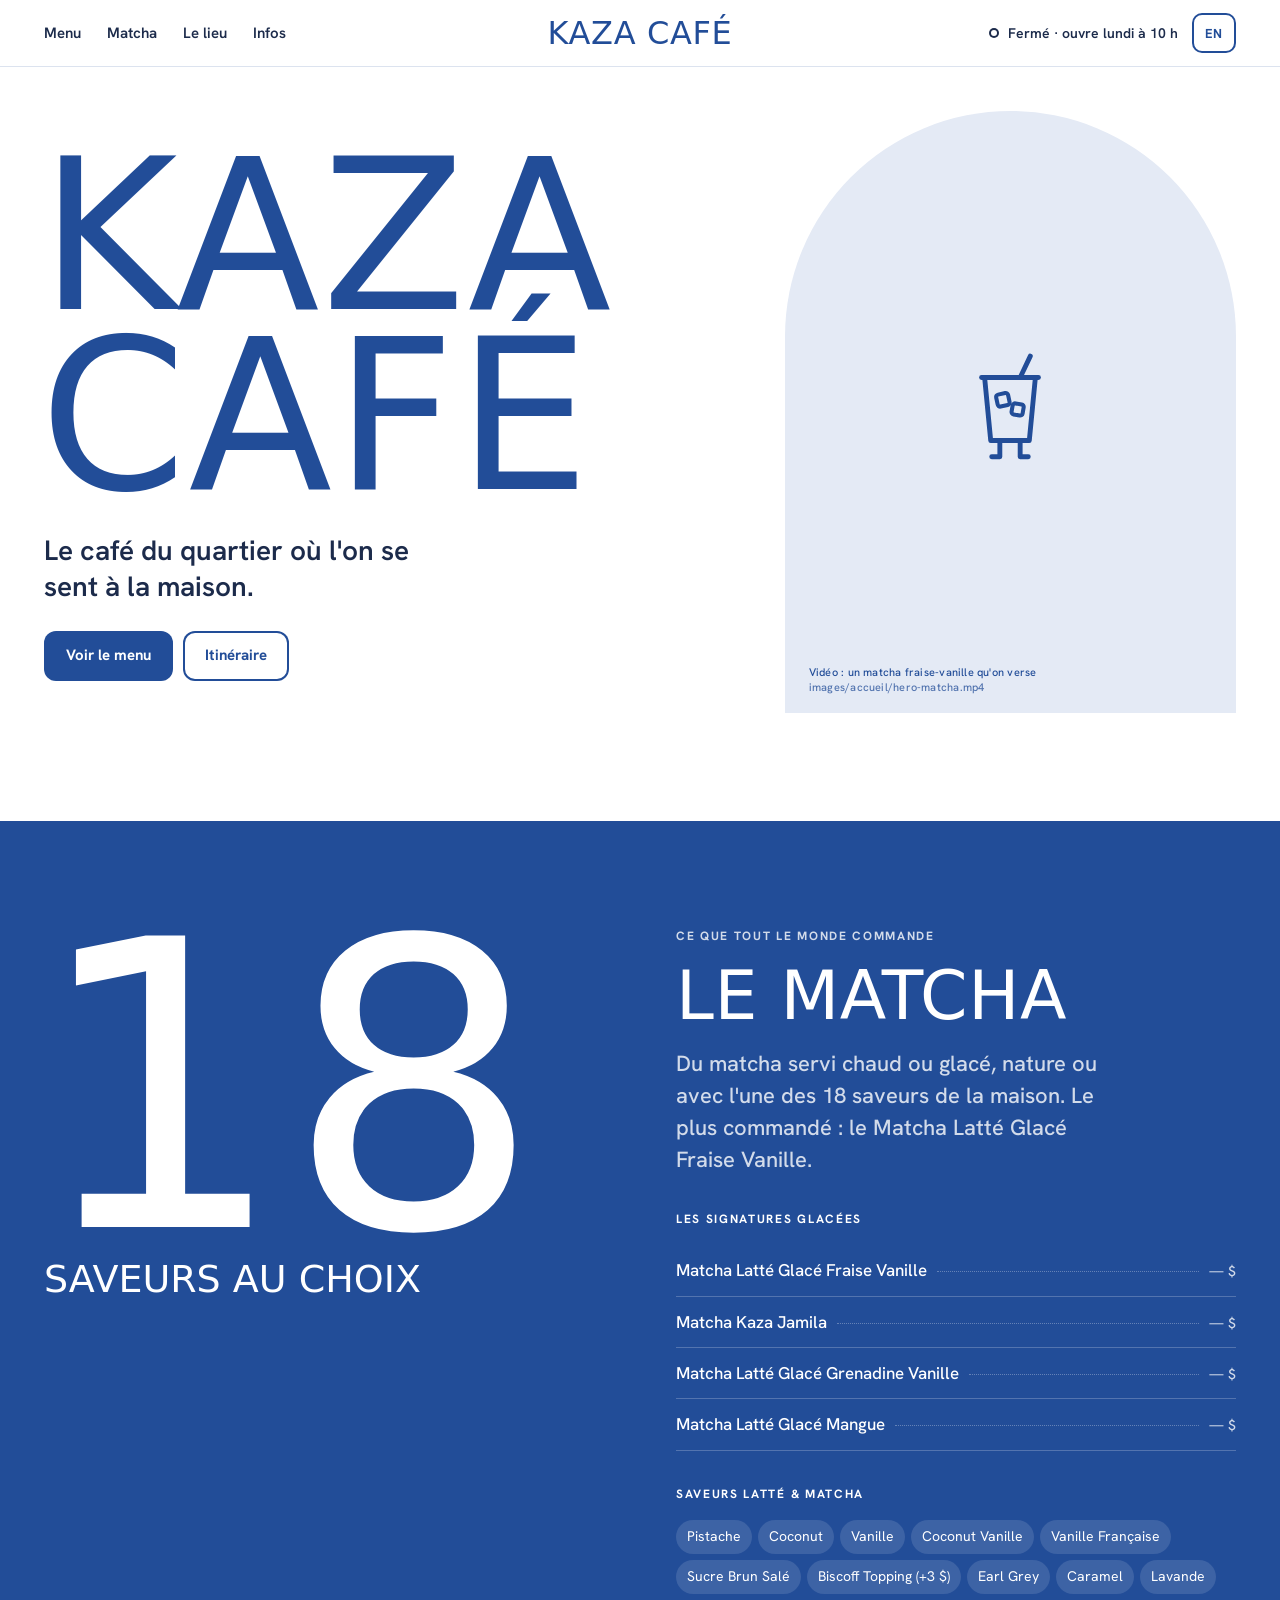
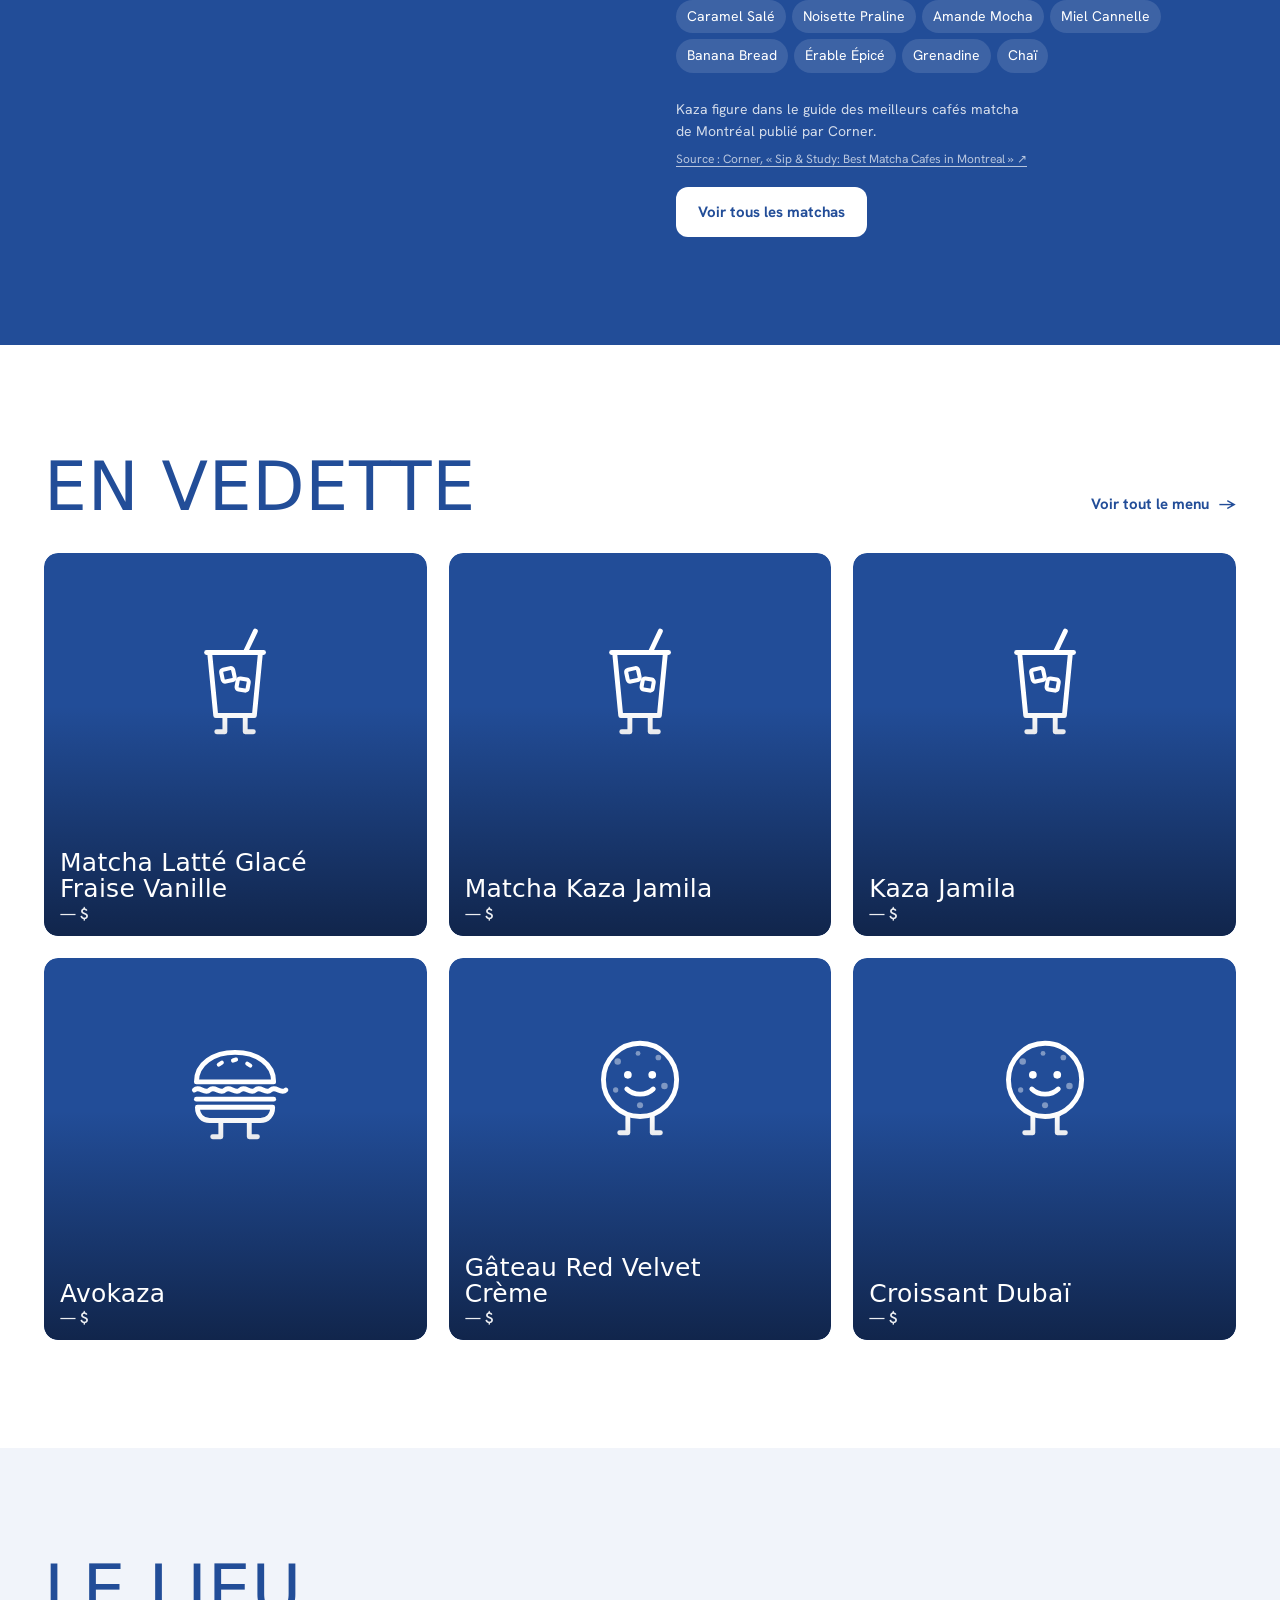
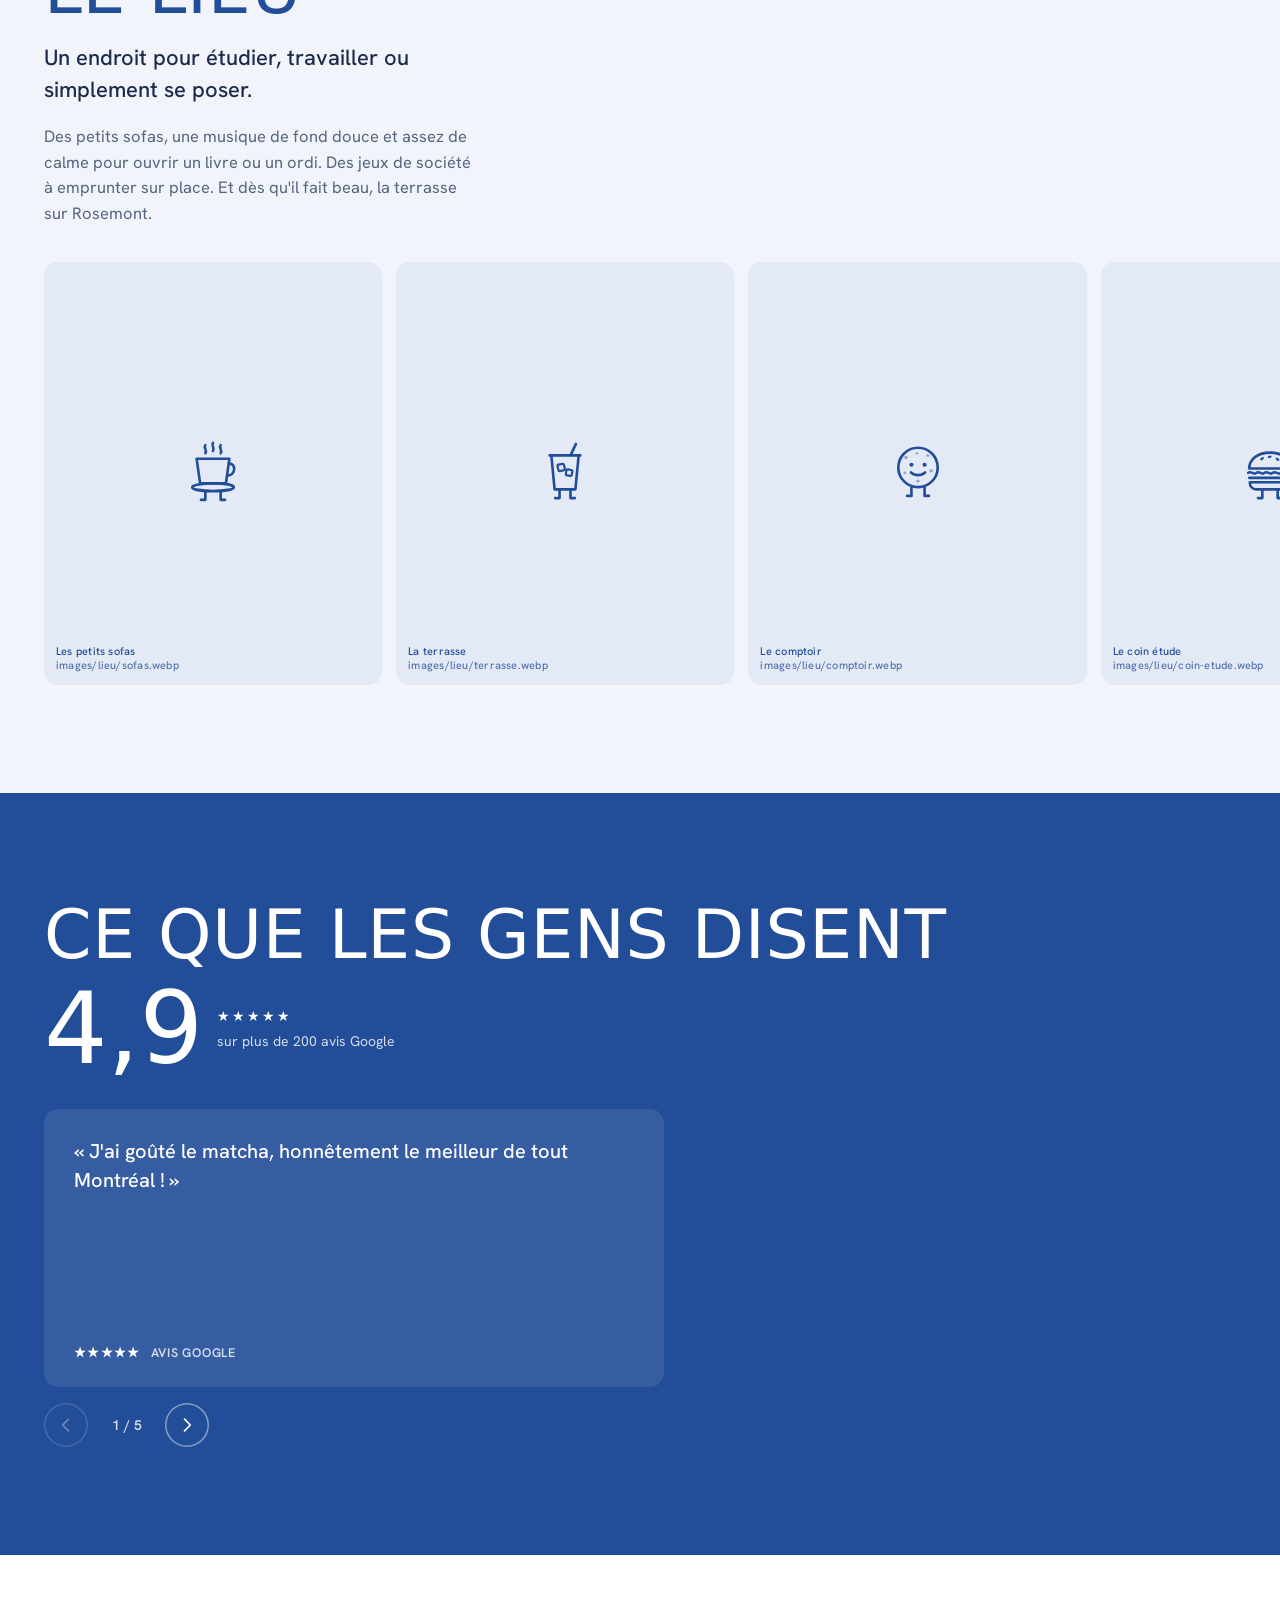
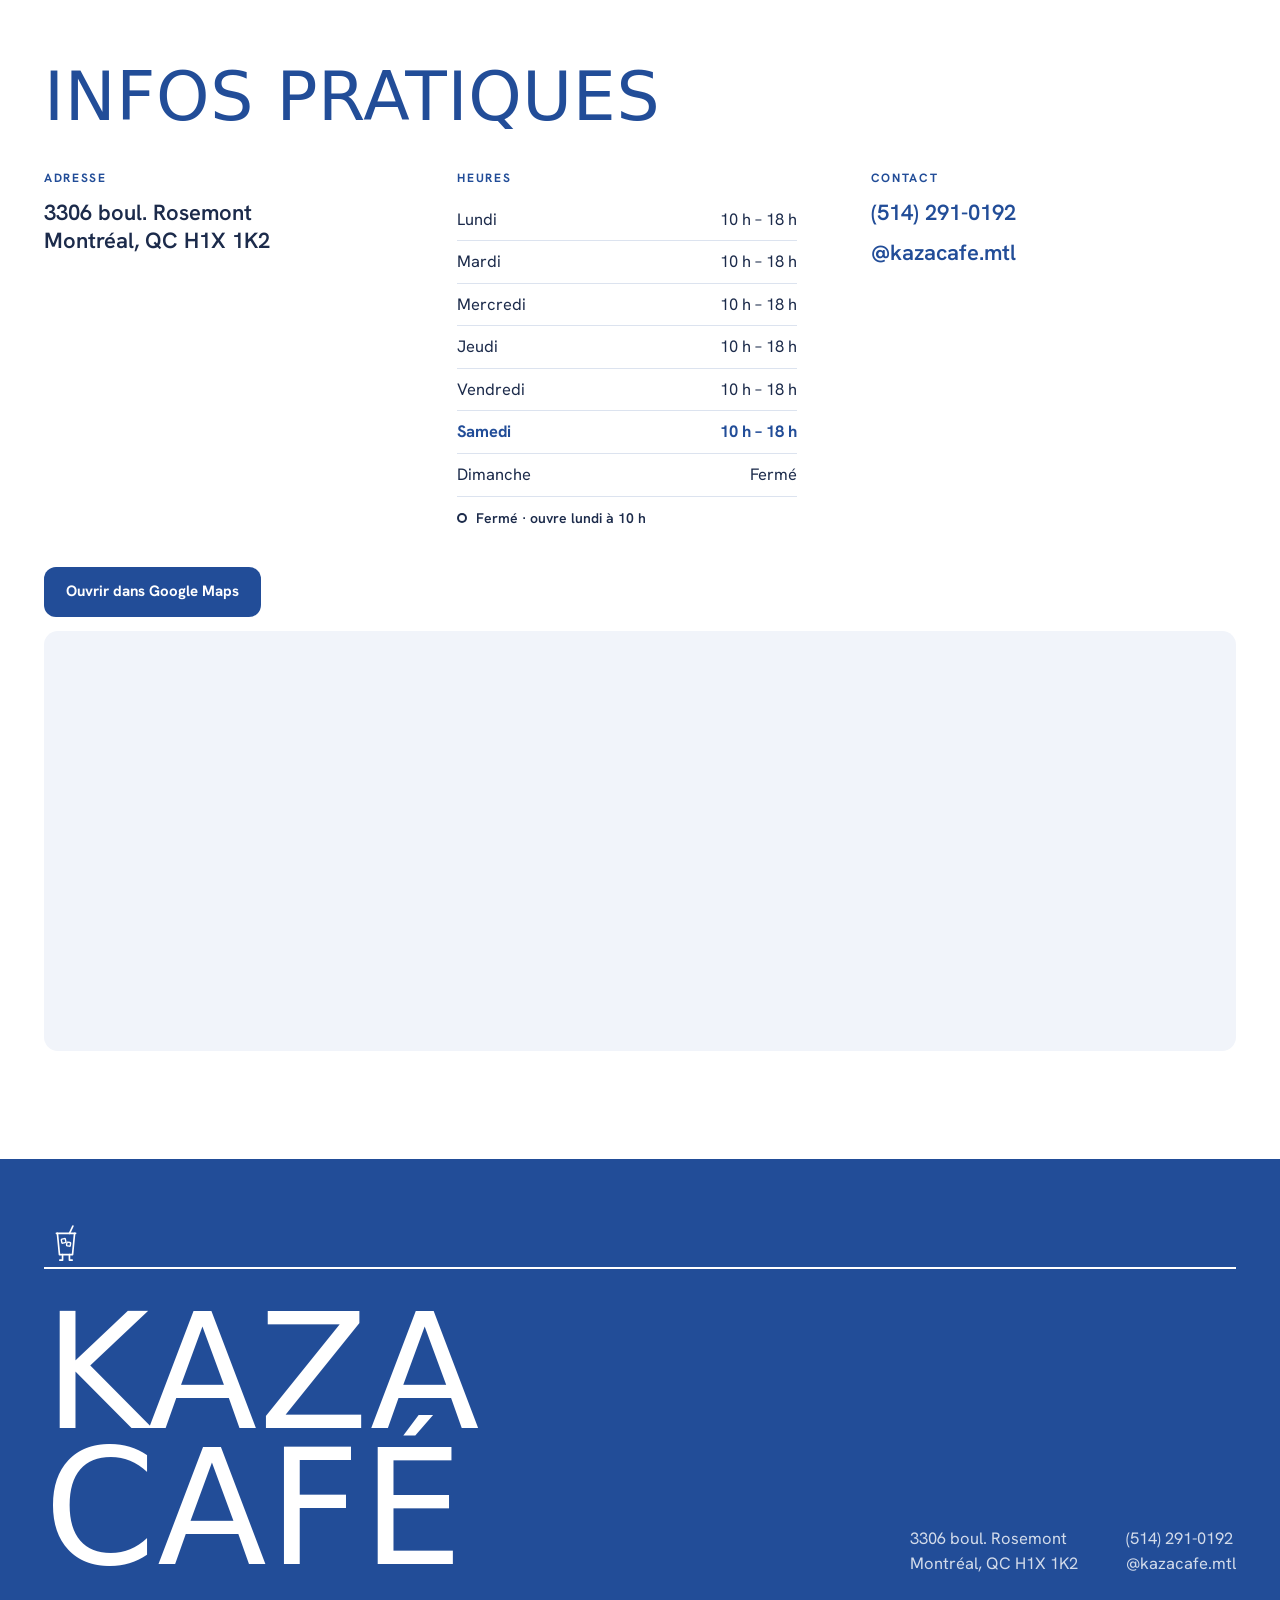
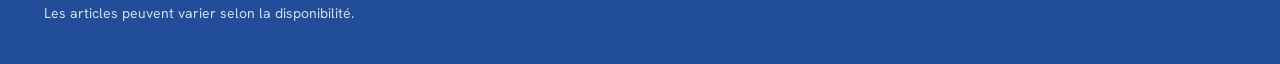
==== commit 4bfaea4c: "Add files via upload" ====
--- a/kaza/index.html
+++ b/kaza/index.html
@@ -8,14 +8,14 @@
 <meta name="robots" content="noindex">
 <meta name="description" content="Café de quartier au 3306 boul. Rosemont, Montréal. Matcha chaud ou glacé en 18 saveurs, sandwichs ciabatta, bols, gâteaux et thé marocain à la menthe. Ouvert du lundi au samedi, 10 h à 18 h.">
 <meta name="theme-color" content="#FFFFFF">
-<link rel="canonical" href="https://demo.backrooms.tech/kaza/"><!-- [À CONFIRMER : domaine] -->
-<link rel="alternate" hreflang="fr-CA" href="https://demo.backrooms.tech/kaza/">
-<link rel="alternate" hreflang="en-CA" href="https://demo.backrooms.tech/kaza/?lang=en">
+<link rel="canonical" href="https://kaza.backrooms.tech/kaza/"><!-- [À CONFIRMER : domaine] -->
+<link rel="alternate" hreflang="fr-CA" href="https://kaza.backrooms.tech/kaza/">
+<link rel="alternate" hreflang="en-CA" href="https://kaza.backrooms.tech/kaza/?lang=en">
 <meta property="og:type" content="website">
 <meta property="og:site_name" content="KAZA CAFÉ">
 <meta property="og:title" content="KAZA CAFÉ · Café et matcha sur Rosemont">
 <meta property="og:description" content="Le café de quartier du boulevard Rosemont, où l'on se sent à la Kaza.">
-<meta property="og:image" content="https://demo.backrooms.tech/kaza/images/og/kaza-og.png">
+<meta property="og:image" content="https://kaza.backrooms.tech/kaza/images/og/kaza-og.png">
 <meta property="og:locale" content="fr_CA"><meta property="og:locale:alternate" content="en_CA">
 <meta name="twitter:card" content="summary_large_image">
 <link rel="icon" href="images/favicon.png" type="image/png">
@@ -30,14 +30,14 @@
   "@context": "https://schema.org",
   "@type": "CafeOrCoffeeShop",
   "name": "KAZA CAFÉ",
-  "url": "https://demo.backrooms.tech/kaza/",
-  "image": "https://demo.backrooms.tech/kaza/images/og/kaza-og.png",
+  "url": "https://kaza.backrooms.tech/kaza/",
+  "image": "https://kaza.backrooms.tech/kaza/images/og/kaza-og.png",
   "telephone": "+1-514-291-0192",
   "address": { "@type": "PostalAddress", "streetAddress": "3306 boul. Rosemont", "addressLocality": "Montréal", "addressRegion": "QC", "postalCode": "H1X 1K2", "addressCountry": "CA" },
   "areaServed": "Rosemont–La Petite-Patrie",
   "servesCuisine": ["Café", "Matcha", "Sandwichs", "Pâtisseries"],
   "priceRange": "$",
-  "hasMenu": "https://demo.backrooms.tech/kaza/menu.html",
+  "hasMenu": "https://kaza.backrooms.tech/kaza/menu.html",
   "sameAs": ["https://www.instagram.com/kazacafe.mtl/"],
   "openingHoursSpecification": [{ "@type": "OpeningHoursSpecification", "dayOfWeek": ["Monday","Tuesday","Wednesday","Thursday","Friday","Saturday"], "opens": "10:00", "closes": "18:00" }],
   "amenityFeature": [
@@ -108,6 +108,7 @@
         <h3 class="h-label" data-i18n="matcha.flavours">Saveurs latté &amp; matcha</h3>
         <ul class="chips" data-flavours></ul>
         <p class="press" data-i18n="matcha.press">Kaza figure dans le guide des meilleurs cafés matcha de Montréal publié par Corner.</p>
+        <a class="press-src" href="https://www.corner.inc/guides/montreal/montreal/sip-study-best-matcha-cafes-in-montreal" target="_blank" rel="noopener">Source : Corner, « Sip &amp; Study: Best Matcha Cafes in Montreal » ↗</a>
         <a class="btn btn--cream" href="menu.html#cat-matcha-glace"><span data-i18n="matcha.link">Voir tous les matchas</span></a>
       </div>
     </div>
--- a/kaza/shared/base.css
+++ b/kaza/shared/base.css
@@ -0,0 +1,135 @@
+/* ==========================================================================
+   KAZA CAFÉ — BASE COMMUNE
+   Mécanique partagée par les deux directions : reset, mascottes animées,
+   médias/placeholders, barre de catégories, fiche détaillée (bottom-sheet /
+   panneau), options. Les couleurs et la typo viennent de a.css ou b.css.
+   ========================================================================== */
+*, *::before, *::after { box-sizing: border-box; }
+html { -webkit-text-size-adjust: 100%; text-size-adjust: 100%; }
+@media (prefers-reduced-motion: no-preference) { html { scroll-behavior: smooth; } }
+body { margin: 0; background: var(--bg); color: var(--fg); -webkit-font-smoothing: antialiased; text-rendering: optimizeLegibility; }
+img, svg, video { display: block; max-width: 100%; }
+a { color: inherit; }
+button { font: inherit; color: inherit; background: none; border: 0; padding: 0; cursor: pointer; }
+input { font: inherit; color: inherit; }
+h1, h2, h3, h4, p, ul, ol, figure, dl, dd, blockquote { margin: 0; }
+ul, ol { padding: 0; list-style: none; }
+h1, h2, h3 { text-wrap: balance; }
+p { text-wrap: pretty; }
+[hidden] { display: none !important; }
+
+.sr-only { position: absolute !important; width: 1px; height: 1px; overflow: hidden; clip: rect(0 0 0 0); white-space: nowrap; }
+.skip { position: absolute; left: 12px; top: -60px; z-index: 200; background: var(--navy); color: var(--cream); padding: 10px 14px; text-decoration: none; }
+.skip:focus { top: calc(12px + env(safe-area-inset-top, 0px)); }
+:focus-visible { outline: 2px solid var(--focus, var(--navy)); outline-offset: 3px; }
+
+.wrap {
+  width: 100%; max-width: var(--max, 1240px); margin-inline: auto;
+  padding-left: max(var(--gutter, 20px), env(safe-area-inset-left, 0px));
+  padding-right: max(var(--gutter, 20px), env(safe-area-inset-right, 0px));
+}
+
+/* ---------- Mascottes ---------- */
+.m { width: 100%; height: auto; overflow: visible; }
+.m .leg, .m .eyes, .m .steam path { transform-box: fill-box; }
+.m .leg { transform-origin: 50% 0; }
+.m .eyes { transform-origin: 50% 50%; }
+@media (prefers-reduced-motion: no-preference) {
+  .m-walk .leg-l { animation: kz-step .5s ease-in-out infinite alternate; }
+  .m-walk .leg-r { animation: kz-step .5s ease-in-out infinite alternate-reverse; }
+  .m-walk > svg, svg.m-walk { animation: kz-bob .5s ease-in-out infinite alternate; }
+  .m-cup .steam path { animation: kz-steam 2.8s ease-in-out infinite; }
+  .m-cup .steam path:nth-child(2) { animation-delay: .5s; }
+  .m-cup .steam path:nth-child(3) { animation-delay: 1s; }
+  .m-cookie .eyes { animation: kz-blink 5.2s infinite; }
+  .is-idle .m .steam path, .is-idle .m .eyes { animation-play-state: paused; }
+}
+@keyframes kz-step { from { transform: rotate(-14deg); } to { transform: rotate(14deg); } }
+@keyframes kz-bob { from { transform: translateY(0); } to { transform: translateY(-1.5px); } }
+@keyframes kz-steam { 0% { opacity: 0; transform: translateY(4px); } 30% { opacity: 1; } 100% { opacity: 0; transform: translateY(-5px); } }
+@keyframes kz-blink { 0%, 93%, 100% { transform: scaleY(1); } 95% { transform: scaleY(.1); } }
+
+/* ---------- Médias : photo, ou mascotte tant que la photo n'existe pas ---------- */
+.media { position: relative; overflow: hidden; background: var(--ph-bg); color: var(--ph-fg); isolation: isolate; }
+.media .ph { position: absolute; inset: 0; display: grid; place-items: center; }
+.media .ph .m { width: var(--ph-size, 38%); max-width: 150px; }
+.media img { position: absolute; inset: 0; width: 100%; height: 100%; object-fit: cover; opacity: 0; transition: opacity .35s ease; }
+.media.has-img img { opacity: 1; }
+.media.has-img .ph { visibility: hidden; }
+.media-fly { pointer-events: none; will-change: left, top, width, height; }
+.media-fly img { transition: none; }
+
+/* Placeholders clairement identifiés (hero, galerie) */
+.ph-label {
+  position: absolute; left: 12px; bottom: 12px; right: 12px; z-index: 1;
+  font: 500 11px/1.35 var(--f-mono, ui-monospace, monospace); letter-spacing: .02em; color: var(--ph-fg);
+}
+.ph-label code { font: inherit; opacity: .75; display: block; overflow-wrap: anywhere; }
+
+/* ---------- Carte d'item ---------- */
+.card { display: flex; flex-direction: column; text-decoration: none; color: inherit; position: relative; min-width: 0; -webkit-tap-highlight-color: transparent; }
+.card-meta { display: flex; align-items: baseline; gap: 8px; min-width: 0; }
+.card-name { min-width: 0; }
+.leader { flex: 1 1 12px; min-width: 12px; border-bottom: 1.5px dotted currentColor; opacity: .35; transform: translateY(-4px); }
+.card-price { flex: none; font-variant-numeric: tabular-nums; white-space: nowrap; }
+
+/* ---------- Barre de catégories ---------- */
+.catbar { display: flex; overflow-x: auto; scrollbar-width: none; -webkit-overflow-scrolling: touch; overscroll-behavior-x: contain; }
+.catbar::-webkit-scrollbar { display: none; }
+.cat-chip { flex: none; display: inline-flex; align-items: center; gap: 8px; text-decoration: none; white-space: nowrap; }
+.cat-chip-icon { width: 22px; flex: none; }
+.cat-icon { display: inline-block; width: 34px; flex: none; }
+.cat-section { scroll-margin-top: calc(var(--sticky-h, 64px) + env(safe-area-inset-top, 0px) + 12px); }
+
+/* ---------- Fiche détaillée ---------- */
+html.sheet-open { overflow: hidden; }
+.sheet-root { position: fixed; inset: 0; z-index: 100; }
+.sheet-backdrop { position: absolute; inset: 0; background: var(--scrim); }
+.sheet {
+  position: absolute; left: 0; right: 0; bottom: 0;
+  top: calc(env(safe-area-inset-top, 0px) + 10px);
+  display: flex; flex-direction: column; overflow: hidden;
+  background: var(--sheet-bg); color: var(--sheet-fg);
+  outline: none; touch-action: pan-y;
+}
+.sheet.is-dragging { transition: none; }
+.sheet-scroll { flex: 1; overflow-y: auto; overscroll-behavior: contain; -webkit-overflow-scrolling: touch; }
+.sheet-media { width: 100%; aspect-ratio: 5 / 4; max-height: 52vh; }
+.sheet-grip { position: absolute; top: 8px; left: 50%; width: 44px; height: 5px; margin-left: -22px; border-radius: 3px; background: var(--grip); z-index: 3; }
+.sheet-close {
+  position: absolute; z-index: 4; top: 12px; right: max(12px, env(safe-area-inset-right, 0px));
+  width: 44px; height: 44px; display: grid; place-items: center;
+}
+.sheet-close svg { width: 18px; height: 18px; }
+.sheet-body { padding: 22px max(20px, env(safe-area-inset-right, 0px)) calc(28px + env(safe-area-inset-bottom, 0px)) max(20px, env(safe-area-inset-left, 0px)); display: flex; flex-direction: column; gap: 18px; }
+.sheet-cat { display: flex; align-items: center; gap: 8px; }
+.sheet-cat .cat-icon { width: 22px; }
+.sheet-head { display: flex; align-items: baseline; justify-content: space-between; gap: 16px; }
+.sheet-ing { display: flex; flex-wrap: wrap; }
+.sheet-actions { display: flex; flex-wrap: wrap; align-items: center; gap: 10px 18px; }
+
+@media (min-width: 720px) {
+  .sheet-root { display: grid; place-items: center; padding: 40px max(24px, env(safe-area-inset-right, 0px)) 40px max(24px, env(safe-area-inset-left, 0px)); }
+  .sheet { position: relative; inset: auto; width: min(980px, 100%); height: min(640px, calc(100vh - 80px)); }
+  .sheet-scroll { display: grid; grid-template-columns: minmax(0, 1.05fr) minmax(0, 1fr); overflow: hidden; }
+  .sheet-media { aspect-ratio: auto; height: 100%; max-height: none; }
+  .sheet-body { overflow-y: auto; padding: 44px 40px 36px; }
+  .sheet-grip { display: none; }
+}
+
+/* Options */
+.sheet-opts { display: flex; flex-direction: column; gap: 20px; }
+.sheet-opts:empty { display: none; }
+.opt { border: 0; margin: 0; padding: 0; min-width: 0; }
+.opt legend { padding: 0; margin-bottom: 10px; }
+.opt-choices { display: flex; flex-wrap: wrap; gap: 8px; }
+.opt-choice { position: relative; display: inline-flex; cursor: pointer; }
+.opt-choice input { position: absolute; opacity: 0; inset: 0; margin: 0; cursor: pointer; }
+.opt-choice span { display: inline-block; }
+
+@media (prefers-reduced-motion: reduce) {
+  *, *::before, *::after { animation-duration: .001ms !important; animation-iteration-count: 1 !important; transition-duration: .001ms !important; }
+}
+
+/* mascottes posées dans un placeholder via data-mascot-el */
+.media .ph [data-mascot-el] .m { width: 100%; max-width: none; }
--- a/kaza/b.css
+++ b/kaza/b.css
@@ -126,6 +126,8 @@
 .chips { display: flex; flex-wrap: wrap; gap: 6px; }
 .chips li { font-size: 14px; padding: 6px 11px; border-radius: 999px; background: rgba(255, 255, 255, .12); }
 .press { font-size: 14px; color: var(--on-blue); max-width: 44ch; margin-top: 8px; }
+.press-src { font-size: 12px; color: var(--on-blue); opacity: .85; margin-top: -10px; text-decoration: underline; text-underline-offset: 3px; text-decoration-thickness: 1px; }
+.press-src:hover { opacity: 1; }
 @media (min-width: 900px) {
   .matcha-grid { grid-template-columns: minmax(0, 1fr) minmax(0, 1fr); gap: 72px; align-items: start; }
   .matcha-num { position: sticky; top: 40px; }
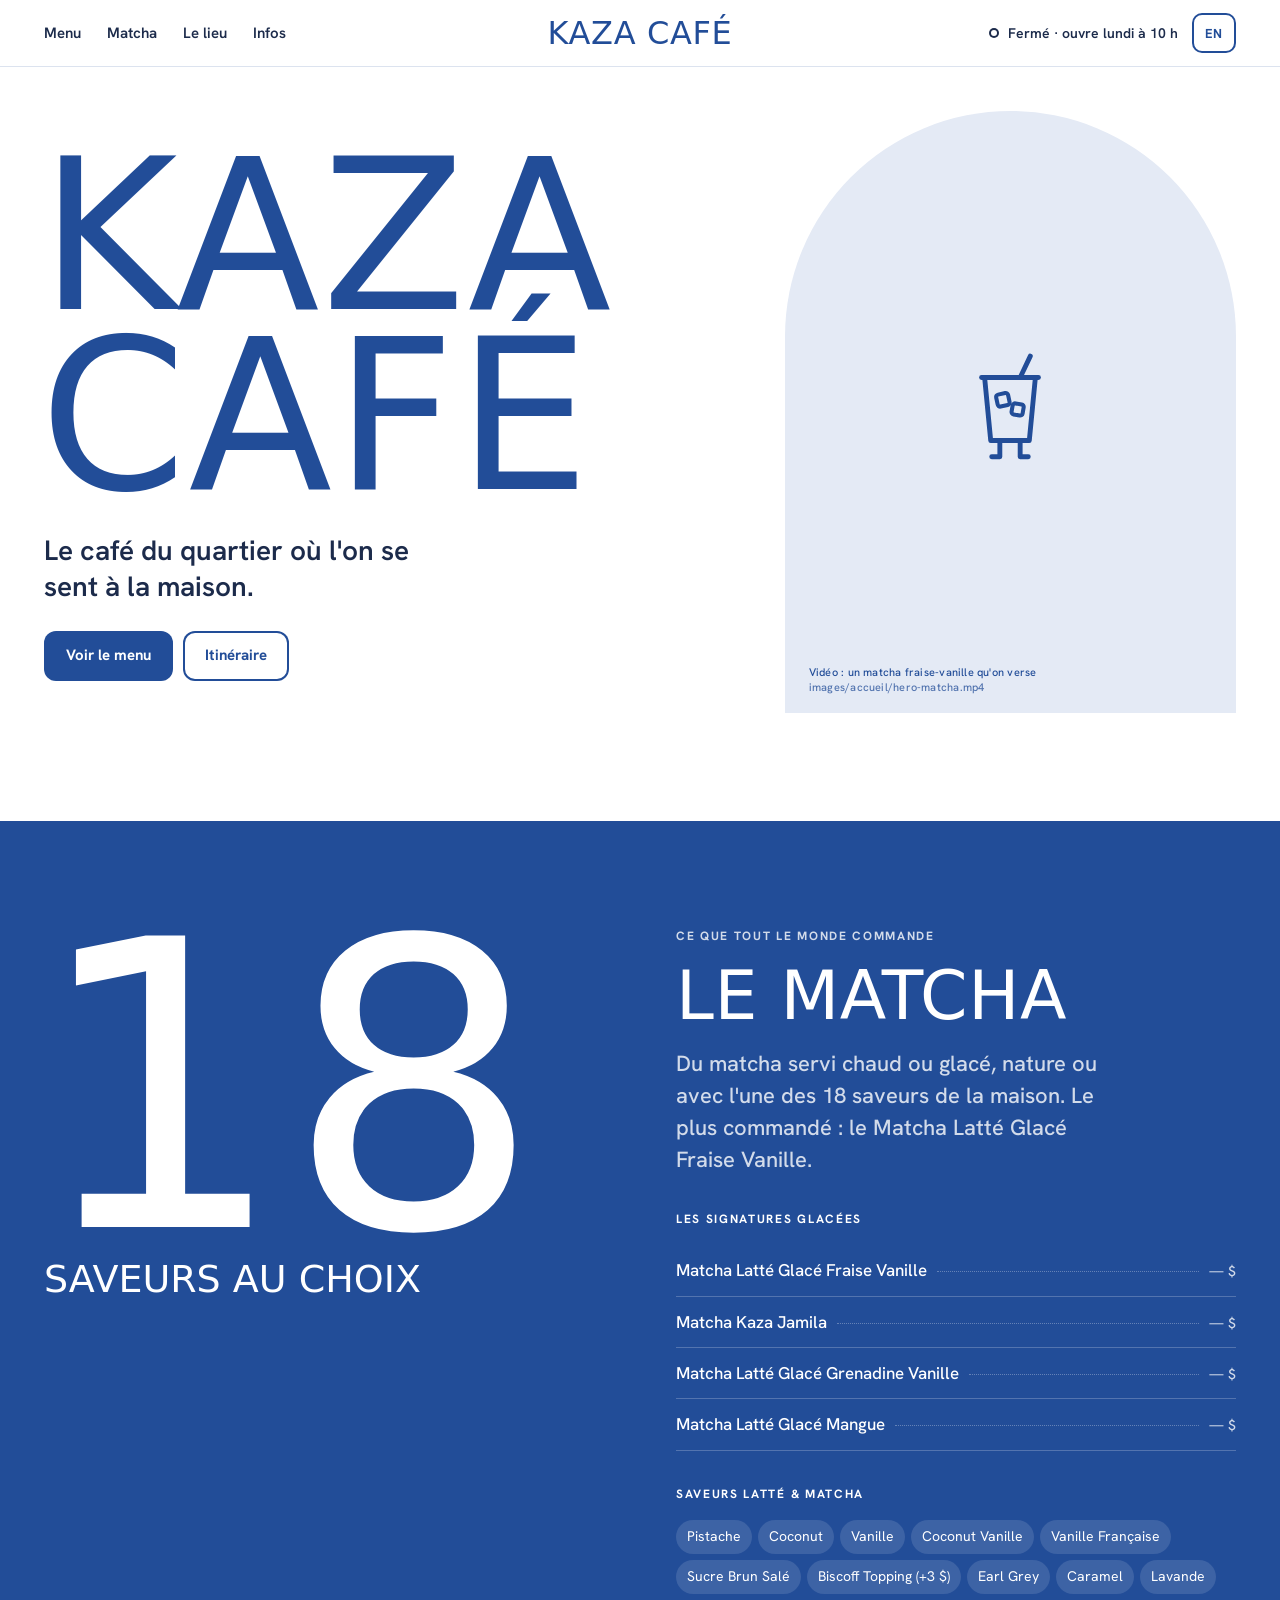
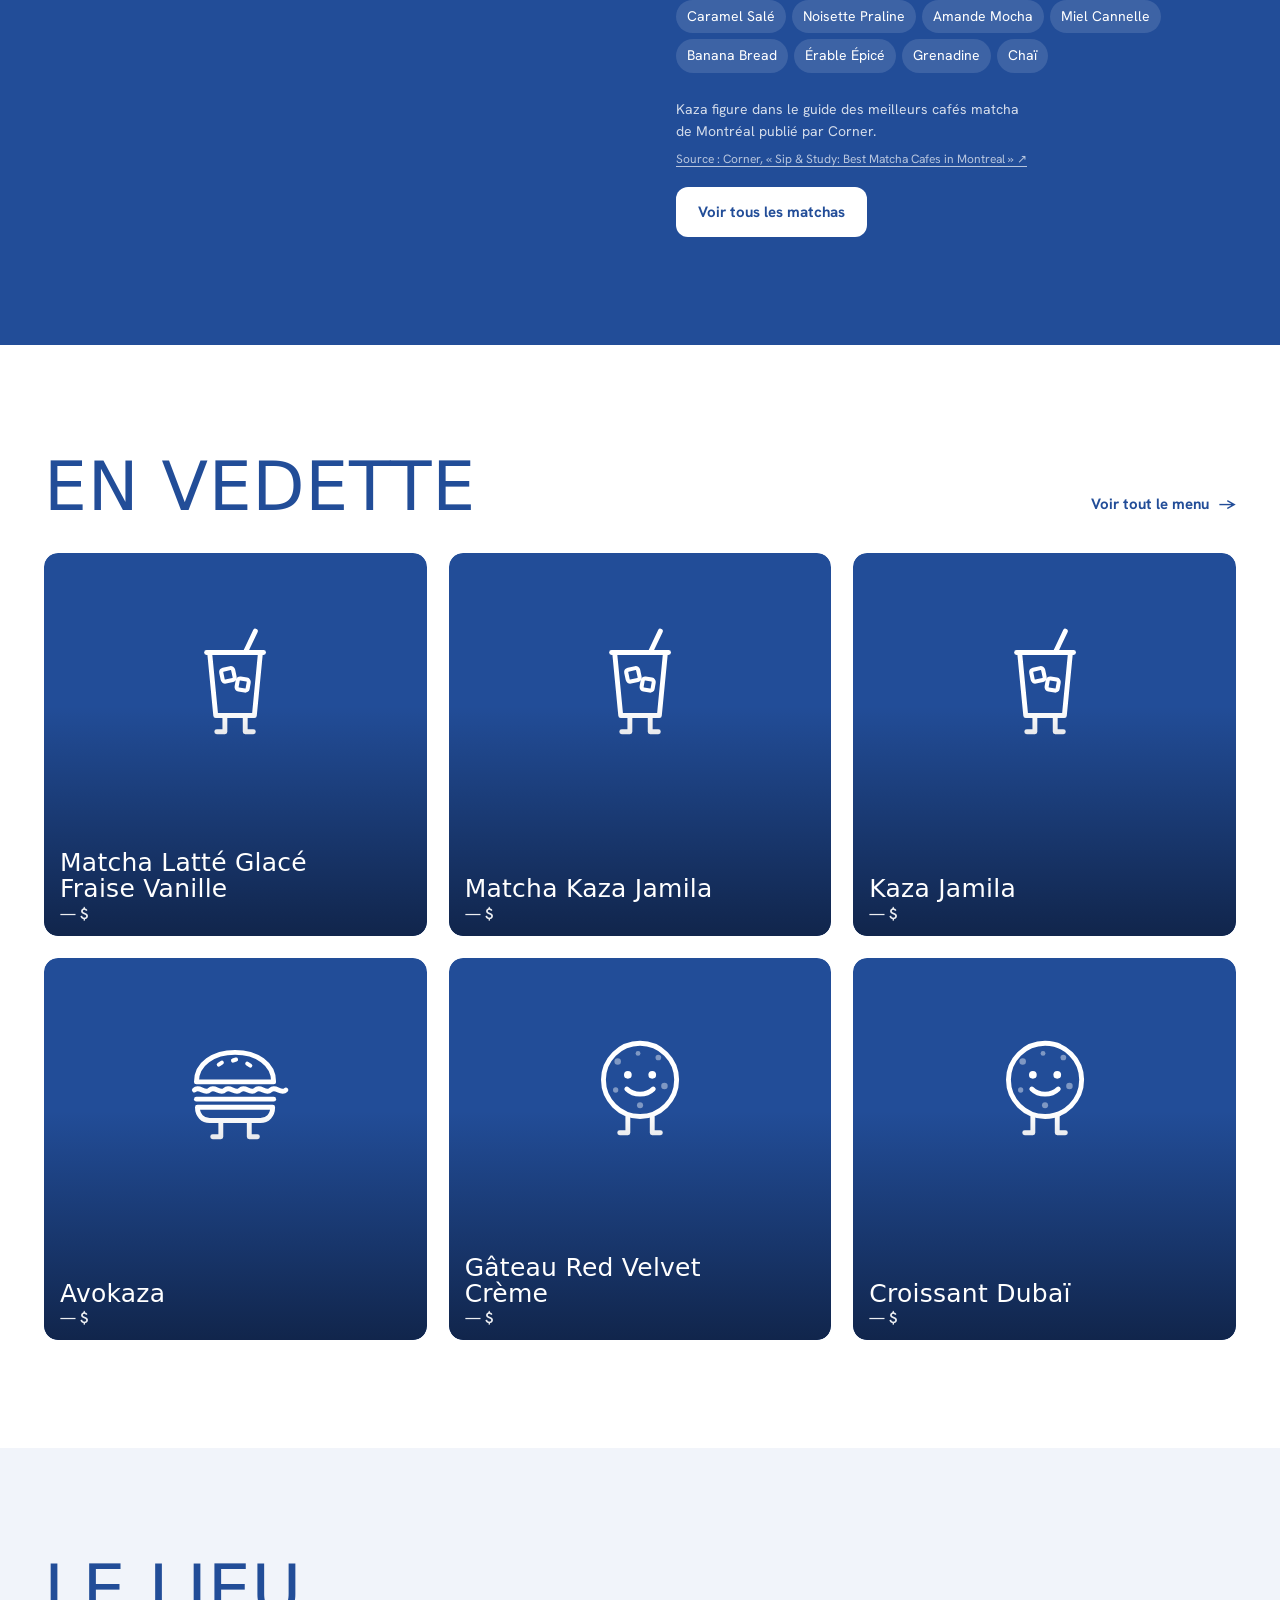
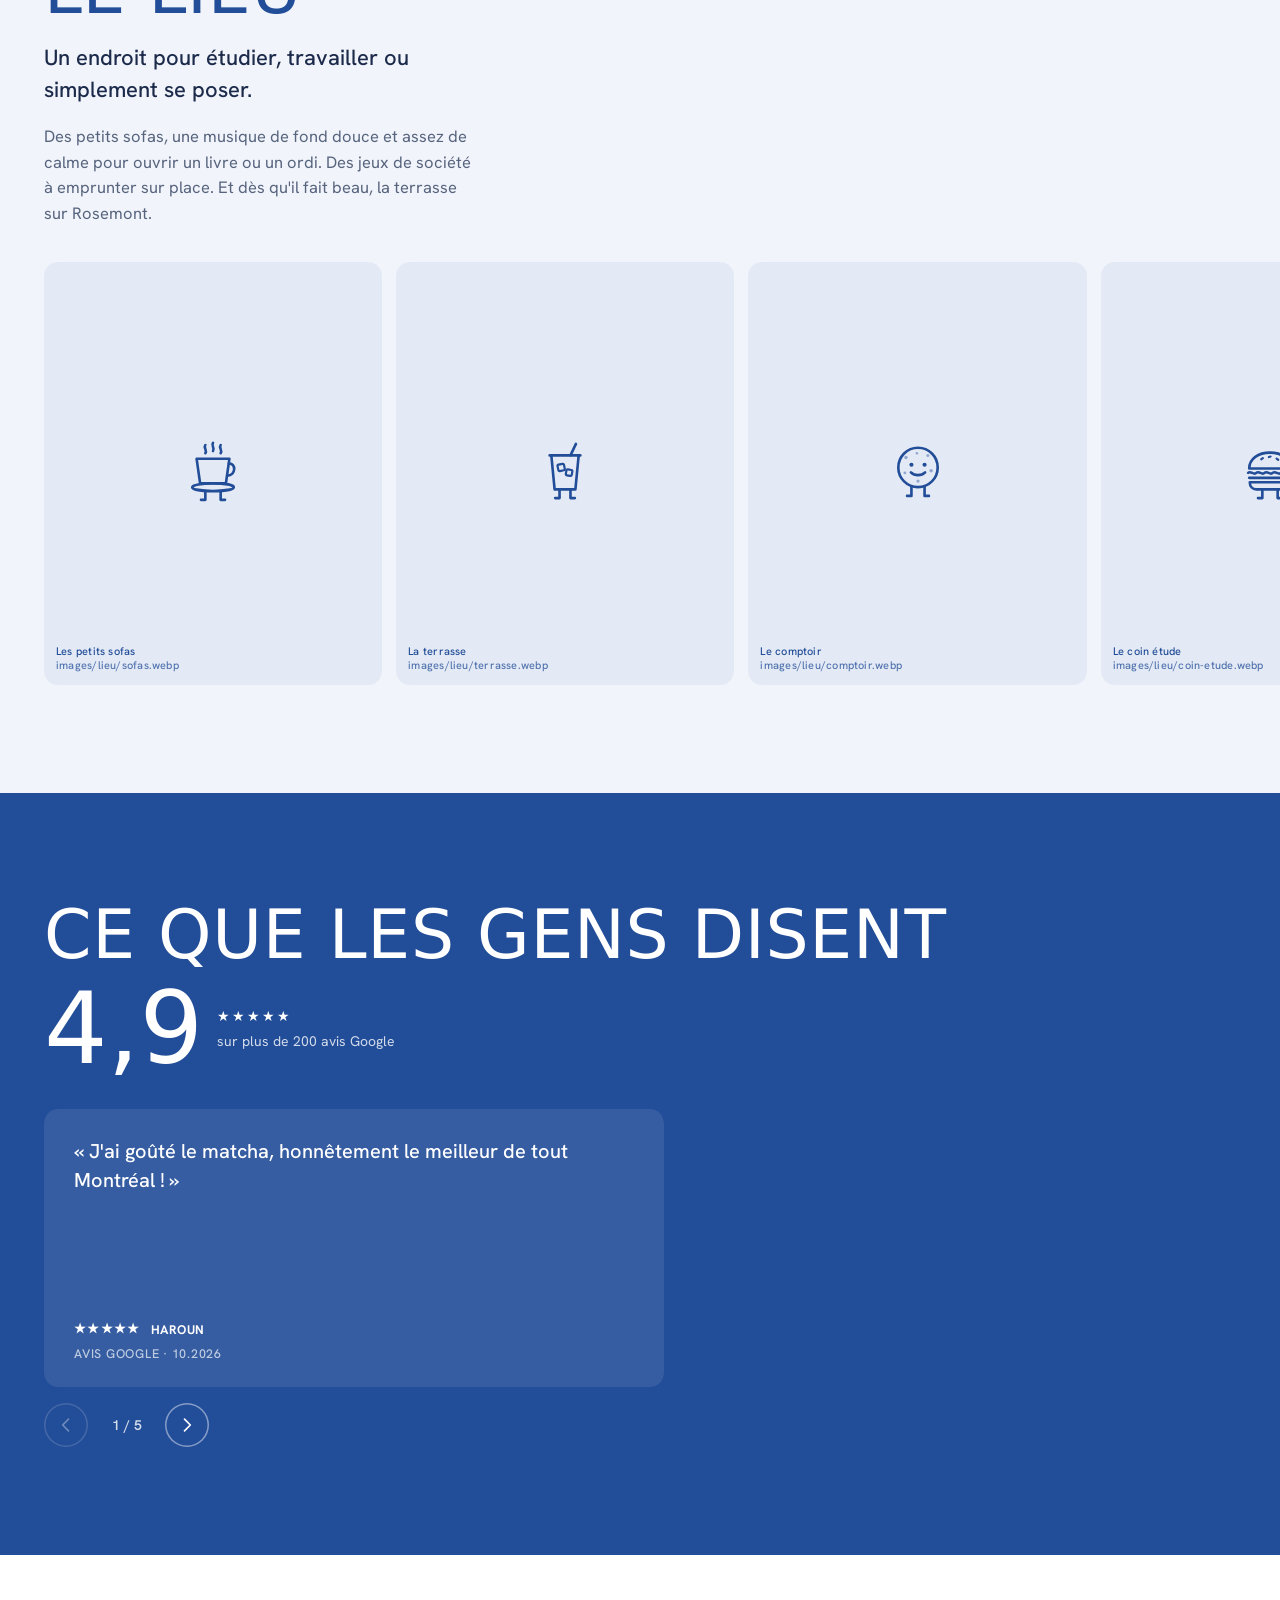
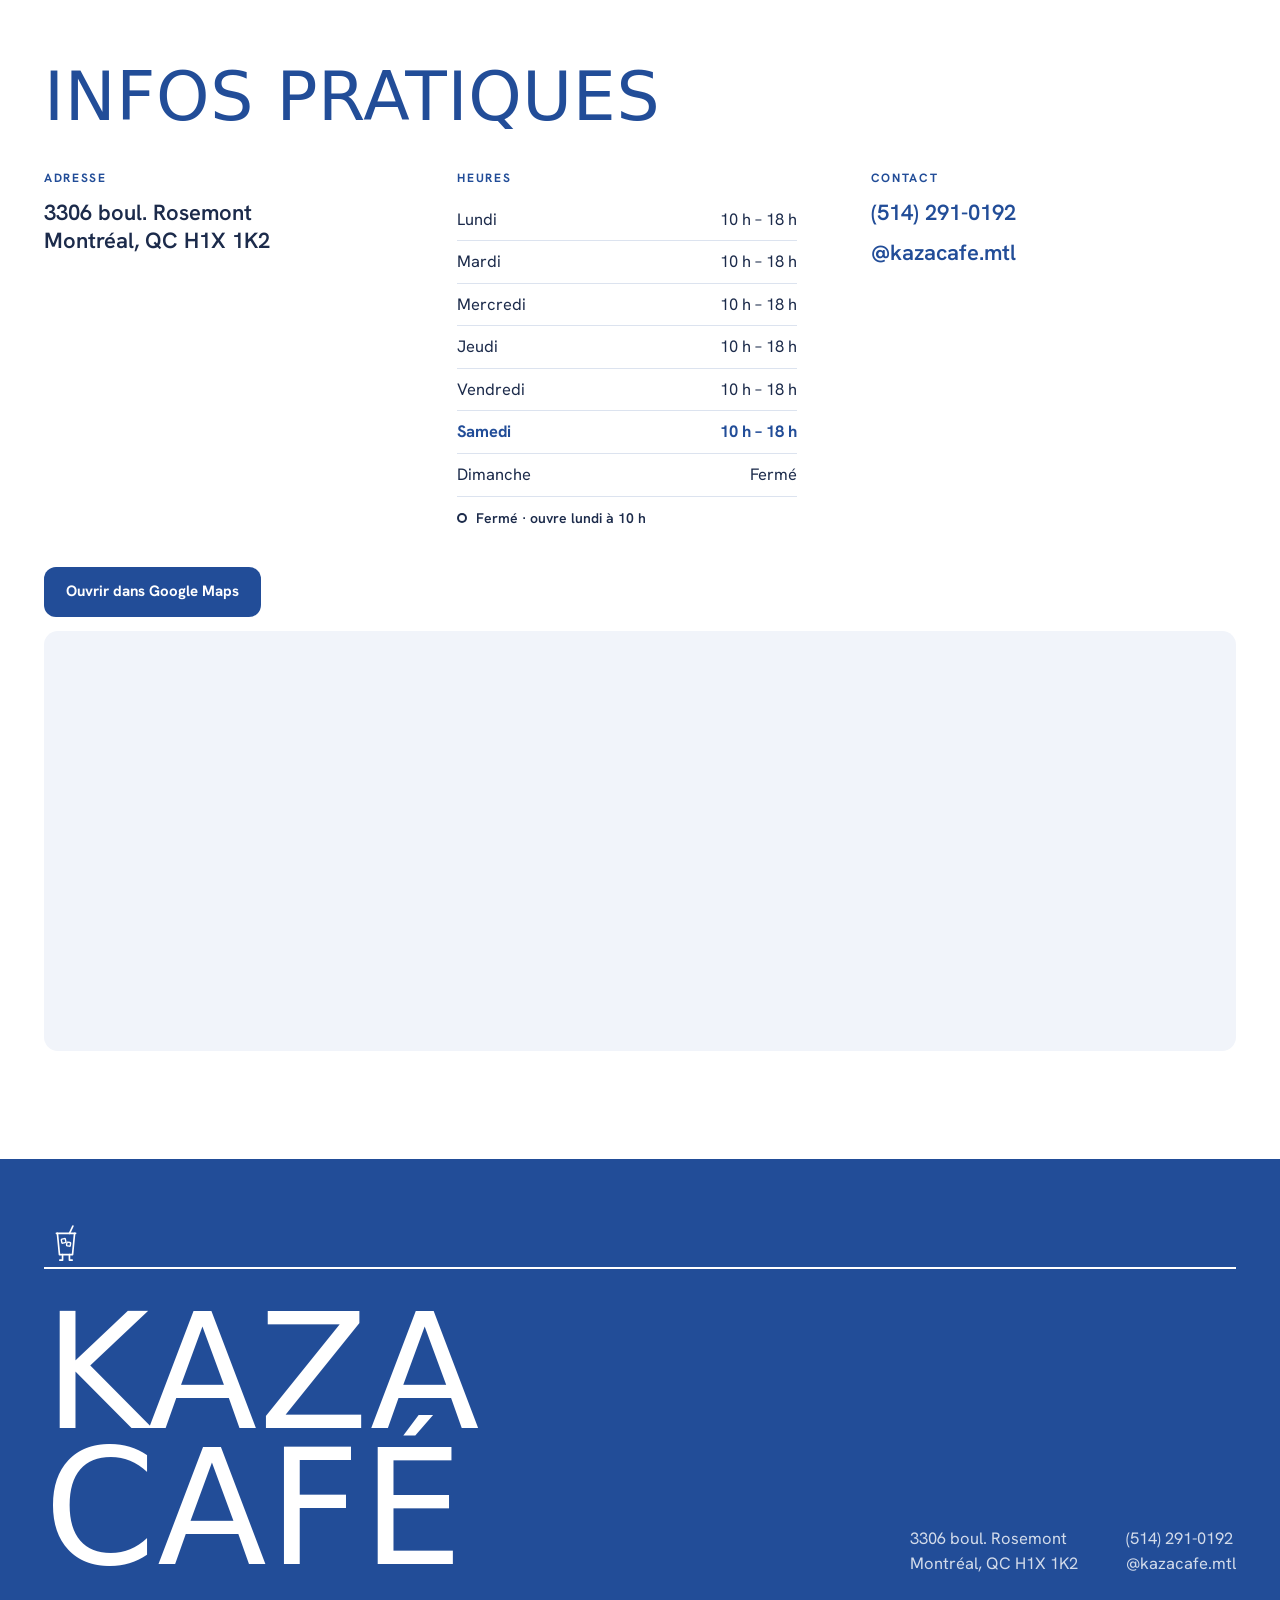
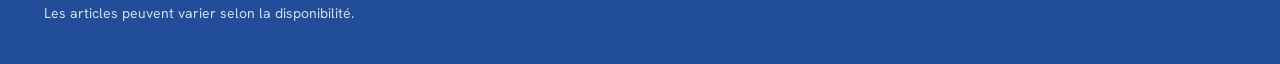
==== commit 29b42a04: "Add files via upload" ====
--- a/kaza/index.html
+++ b/kaza/index.html
@@ -131,7 +131,7 @@
       <div class="place-text">
         <h2 id="place-title" class="h-display" data-i18n="place.title">Le lieu</h2>
         <p class="lede" data-i18n="place.lede">Un endroit pour étudier, travailler ou simplement se poser.</p>
-        <p data-i18n="place.body">Des petits sofas, une musique de fond douce et assez de calme pour ouvrir un livre ou un ordi. Des jeux de société à emprunter sur place. Et dès qu'il fait beau, la terrasse sur Rosemont.</p>
+        <p data-i18n="place.body">Des petits sofas, une musique de fond douce et assez de calme pour ouvrir un livre ou un ordi. Des jeux de société à emprunter sur place.</p>
       </div>
     </div>
     <div class="rail-wrap">
@@ -157,10 +157,10 @@
       </div>
       <div class="quotes-wrap">
         <ul class="quotes" data-reviews>
-          <li><blockquote lang="fr">J'ai goûté le matcha, honnêtement le meilleur de tout Montréal !</blockquote><p class="q-src"><span class="q-stars" aria-hidden="true">★★★★★</span><span data-i18n="reviews.src">Avis Google</span></p></li>
-          <li><blockquote lang="fr">Si j'ouvre un café un jour, je veux qu'il ressemble à celui-ci ! Dès que tu rentres, tu te sens bien, comme à la maison.</blockquote><p class="q-src"><span class="q-stars" aria-hidden="true">★★★★★</span><span data-i18n="reviews.src">Avis Google</span> · 09.2025</p></li>
-          <li><blockquote lang="en">The owners are some of the nicest people I've met. The atmosphere's super chill especially if you're planning on studying.</blockquote><p class="q-src"><span class="q-stars" aria-hidden="true">★★★★★</span><span data-i18n="reviews.src">Avis Google</span> · 03.2026</p></li>
-          <li><blockquote lang="fr">Le matcha à la fraise était aussi très bon ainsi que le thé à la menthe juste assez sucré.</blockquote><p class="q-src"><span class="q-stars" aria-hidden="true">★★★★★</span><span data-i18n="reviews.src">Avis Google</span> · 04.2026</p></li>
+          <li><blockquote lang="fr">J'ai goûté le matcha, honnêtement le meilleur de tout Montréal !</blockquote><p class="q-src"><span class="q-stars" aria-hidden="true">★★★★★</span><span class="q-name">Haroun</span><span class="q-meta"><span data-i18n="reviews.src">Avis Google</span> · 10.2026</span></p></li>
+          <li><blockquote lang="fr">Sincèrement, un des rares 10/10. Excellente cuisine et ambiance familiale réconfortante.</blockquote><p class="q-src"><span class="q-stars" aria-hidden="true">★★★★★</span><span class="q-name">Félix</span><span class="q-meta"><span data-i18n="reviews.src">Avis Google</span> · 09.2026</span></p></li>
+          <li><blockquote lang="en">Delicious matcha, and they have so many flavor options! Might be my new favorite cafe. Small, but cozy sofas, and good music.</blockquote><p class="q-src"><span class="q-stars" aria-hidden="true">★★★★★</span><span class="q-name">Chane</span><span class="q-meta"><span data-i18n="reviews.src">Avis Google</span> · 09.2026</span></p></li>
+          <li><blockquote lang="fr">Incroyablement bon, c'est très bien pour venir étudier, il n'y a pas beaucoup de bruit.</blockquote><p class="q-src"><span class="q-stars" aria-hidden="true">★★★★★</span><span class="q-name">Isis</span><span class="q-meta"><span data-i18n="reviews.src">Avis Google</span> · 09.2026</span></p></li>
           <li class="q-more">
             <span class="q-more-mascot m-walk" data-mascot-el="cookie"></span>
             <p data-i18n="reviews.more">Plus de 200 autres avis vous attendent.</p>
--- a/kaza/b.css
+++ b/kaza/b.css
@@ -183,8 +183,10 @@
 .quotes blockquote::after { content: " »"; }
 .quotes blockquote:lang(en)::before { content: "“"; }
 .quotes blockquote:lang(en)::after { content: "”"; }
-.q-src { display: flex; align-items: center; gap: 10px; font-size: 12.5px; font-weight: 600; letter-spacing: .06em; text-transform: uppercase; color: var(--on-blue); }
+.q-src { display: flex; flex-wrap: wrap; align-items: center; gap: 4px 10px; font-size: 12.5px; font-weight: 600; letter-spacing: .06em; text-transform: uppercase; color: var(--on-blue); }
 .q-stars { letter-spacing: .1em; color: var(--white); font-size: 13px; }
+.q-name { color: var(--white); font-weight: 700; letter-spacing: .04em; }
+.q-meta { flex-basis: 100%; font-weight: 500; opacity: .85; }
 .q-more { align-items: flex-start; justify-content: center !important; background: rgba(255, 255, 255, .14) !important; }
 .q-more-mascot { width: 54px; color: var(--white); }
 .q-more p { font: 400 26px/1.1 var(--f-display); text-transform: uppercase; max-width: 18ch; }
